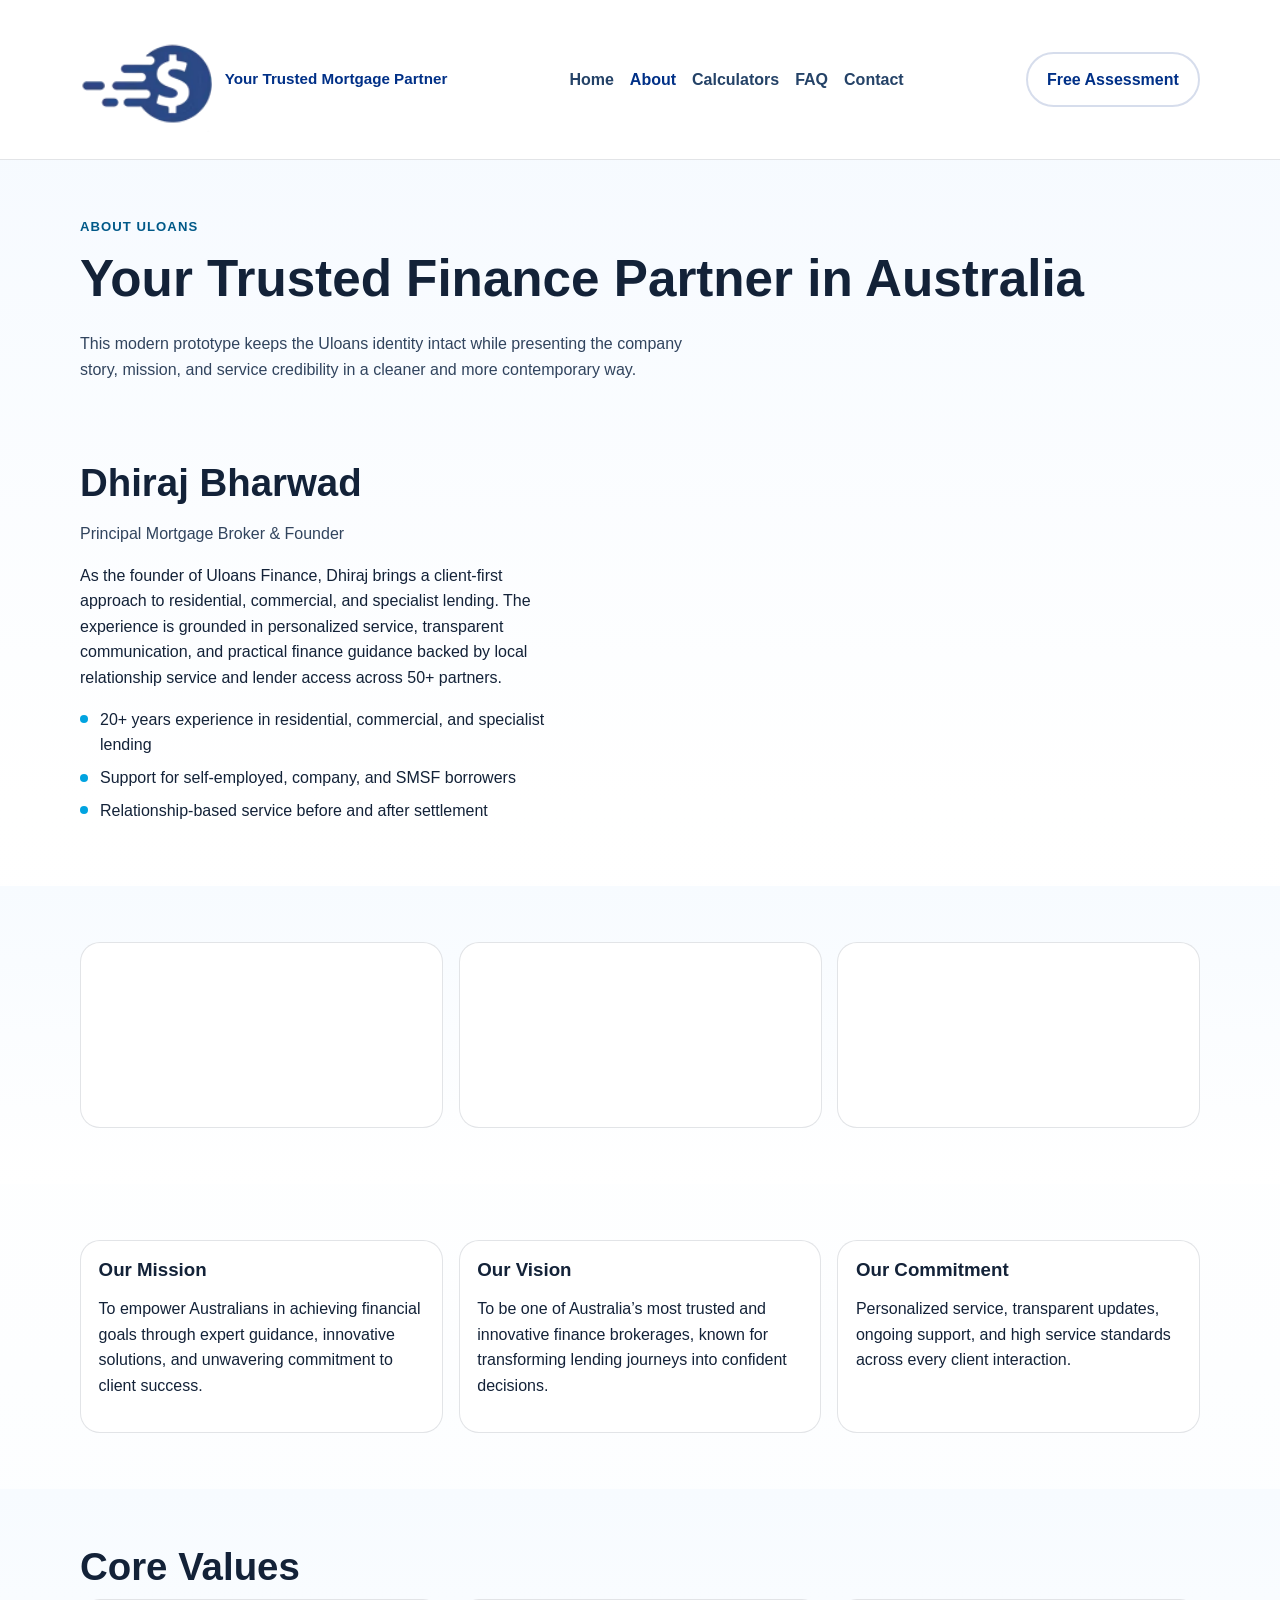
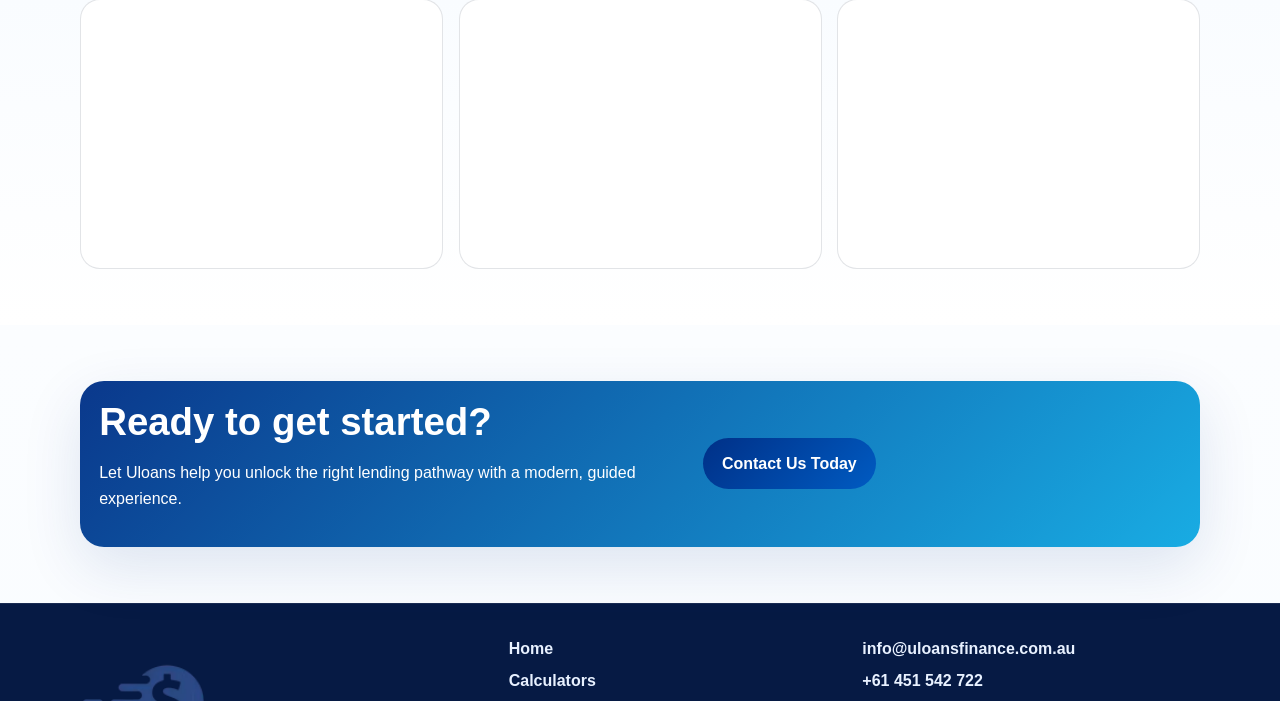
==== prototype/about.html @ 879a2fd7 "Add footer social links for Facebook and Instagram" ====
<!doctype html>
<html lang="en-AU">
<head>
  <meta charset="UTF-8">
  <meta name="viewport" content="width=device-width, initial-scale=1.0">
  <meta name="format-detection" content="telephone=yes">
  <title>About Uloans Finance | Trusted Mortgage Partner</title>
  <meta name="description" content="Learn about Uloans Finance, its mission, values, and commitment to helping Australians achieve smarter lending outcomes.">
  <meta name="keywords" content="about Uloans, mortgage broker, financial services, lending Australia">
  <meta name="robots" content="index, follow">
  <meta name="language" content="English">
  <meta name="revisit-after" content="7 days">
  <meta name="author" content="Uloans Finance">
  <meta name="theme-color" content="#003087">
  <meta property="og:title" content="About Uloans Finance | Trusted Mortgage Partner">
  <meta property="og:description" content="Learn about Uloans Finance, its mission, values, and commitment to helping Australians achieve smarter lending outcomes.">
  <meta property="og:url" content="about.html">
  <meta property="og:type" content="website">
  <meta property="og:image" content="assets/logo.webp">
  <link rel="icon" href="assets/favicon.svg" type="image/svg+xml">
  <link rel="manifest" href="site.webmanifest">
  <link rel="canonical" href="https://uloansfinance.com.au/about">
  <link rel="stylesheet" href="styles.css">

  <script type="application/ld+json">
  {
    "@context": "https://schema.org",
    "@type": "Organization",
    "name": "Uloans Finance",
    "url": "/",
    "email": "info@uloansfinance.com.au",
    "telephone": "+61-451-542-722",
    "founder": {
      "@type": "Person",
      "name": "Dhiraj Bharwad",
      "jobTitle": "Principal Mortgage Broker"
    },
    "address": {
      "@type": "PostalAddress",
      "addressLocality": "Pakenham",
      "addressRegion": "VIC",
      "addressCountry": "AU"
    },
    "areaServed": "Australia",
    "serviceType": [
      "Home Loans",
      "Refinance",
      "First Home Buyer Loans",
      "Commercial Loans",
      "Car Loans",
      "SMSF Loans",
      "Self-Employed Lending"
    ]
  }
  </script>
</head>
<body>
  <a class="skip-link" href="#main-content">Skip to main content</a>
  <header class="site-header">
    <div class="container nav-wrap">
      <a class="brand" href="index.html">
        <picture>
          <source srcset="assets/logo.webp" type="image/webp">
          <img class="brand-logo" src="assets/logo.png" alt="Uloans Finance logo" width="132" height="48" fetchpriority="high">
        </picture>
        <span class="brand-text">Your Trusted Mortgage Partner</span>
      </a>
      <nav aria-label="Primary">
        <ul>
          <li><a href="index.html">Home</a></li>
          <li><a href="about.html" aria-current="page">About</a></li>
          <li><a href="calculators.html">Calculators</a></li>
          <li><a href="faq.html">FAQ</a></li>
          <li><a href="contact.html">Contact</a></li>
        </ul>
      </nav>
      <a class="btn btn-ghost" href="https://app.middle.finance/ref/9f5745d5-ed53-4b26-9bb2-8b21437cd93b">Free Assessment</a>
    </div>
  </header>

  <main id="main-content">
    <section class="page-hero">
      <div class="container">
        <span class="page-kicker">About Uloans</span>
        <h1>Your Trusted Finance Partner in Australia</h1>
        <p class="page-intro">This modern prototype keeps the Uloans identity intact while presenting the company story, mission, and service credibility in a cleaner and more contemporary way.</p>
      </div>
    </section>

    <section class="section">
      <div class="container split-tight">
        <div>
          <h2>Dhiraj Bharwad</h2>
          <p class="lead">Principal Mortgage Broker & Founder</p>
          <p>As the founder of Uloans Finance, Dhiraj brings a client-first approach to residential, commercial, and specialist lending. The experience is grounded in personalized service, transparent communication, and practical finance guidance backed by local relationship service and lender access across 50+ partners.</p>
          <ul class="checklist">
            <li>20+ years experience in residential, commercial, and specialist lending</li>
            <li>Support for self-employed, company, and SMSF borrowers</li>
            <li>Relationship-based service before and after settlement</li>
          </ul>
        </div>
      </div>
    </section>

    <section class="section alt">
      <div class="container metric-grid">
        <article><strong>50+</strong><span>Trusted lender partners</span></article>
        <article><strong>24/7</strong><span>Strong support ethos across the process</span></article>
        <article><strong>100%</strong><span>Focus on personalized client service</span></article>
      </div>
    </section>

    <section class="section">
      <div class="container feature-grid">
        <article>
          <h3>Our Mission</h3>
          <p>To empower Australians in achieving financial goals through expert guidance, innovative solutions, and unwavering commitment to client success.</p>
        </article>
        <article>
          <h3>Our Vision</h3>
          <p>To be one of Australia’s most trusted and innovative finance brokerages, known for transforming lending journeys into confident decisions.</p>
        </article>
        <article>
          <h3>Our Commitment</h3>
          <p>Personalized service, transparent updates, ongoing support, and high service standards across every client interaction.</p>
        </article>
      </div>
    </section>

    <section class="section alt">
      <div class="container">
        <h2>Core Values</h2>
        <div class="service-grid">
          <article class="card"><h3>Trust & Integrity</h3><p>Building long-term relationships through ethical, transparent advice.</p></article>
          <article class="card"><h3>Client Focus</h3><p>Tailoring solutions around personal goals, borrowing needs, and lifestyle fit.</p></article>
          <article class="card"><h3>Excellence</h3><p>Delivering strong lending outcomes through preparation, clarity, and responsiveness.</p></article>
        </div>
      </div>
    </section>

    <section class="section">
      <div class="container band cta-panel">
        <div>
          <h2>Ready to get started?</h2>
          <p>Let Uloans help you unlock the right lending pathway with a modern, guided experience.</p>
        </div>
        <div>
          <a class="btn" href="contact.html">Contact Us Today</a>
        </div>
      </div>
    </section>
  </main>

  <footer class="site-footer">
    <div class="container footer-wrap">
      <div>
        <picture>
          <source srcset="assets/logo.webp" type="image/webp">
          <img class="brand-logo" src="assets/logo.png" alt="Uloans Finance logo" width="124" height="45" loading="lazy" decoding="async">
        </picture>
        <p>© 2026 ABN 63 686 014 175 | Credit Representative No. 568139 | Authorised under ACL No. 554010.</p>
      </div>
      <div class="footer-links">
        <a href="index.html">Home</a>
        <a href="calculators.html">Calculators</a>
        <a href="latest-updates.html">Latest Updates</a>
        <a href="faq.html">FAQ</a>
      </div>
      <div class="footer-contact">
        <a href="mailto:info@uloansfinance.com.au">info@uloansfinance.com.au</a>
        <a href="tel:+61451542722">+61 451 542 722</a>
        <span>Pakenham, Victoria, Australia</span>
<div class="footer-social" aria-label="Social links">
  <a href="https://www.facebook.com/share/1BhKm394Ta/?mibextid=wwXIfr" target="_blank" rel="noopener">Facebook</a>
  <a href="https://www.instagram.com/uloans_finance" target="_blank" rel="noopener">Instagram</a>
</div>
      </div>
    </div>
  </footer>

  <div class="mobile-cta" role="region" aria-label="Quick actions">
    <a href="https://app.middle.finance/ref/9f5745d5-ed53-4b26-9bb2-8b21437cd93b">Free Assessment</a>
    <a href="https://bookings.cloud.microsoft/book/AppointmentwithDhirajUloansFinance@uloansfinance.com.au/?ismsaljsauthenabled">Book appointment</a>
  </div>

  <script src="script.js" defer></script>
</body>
</html>
---- prototype/styles.css ----
:root{--navy:#003087;--sky:#00a3e0;--mist:#eff6ff;--ink:#132238;--slate:#31445e;--line:rgba(19, 34, 56, 0.12);--white:#ffffff;--panel:#f8fbff;--radius:20px;--radius-sm:14px;--shadow:0 20px 60px rgba(0, 48, 135, 0.12)}*{box-sizing:border-box}body,html{margin:0;padding:0}body{font-family:"Segoe UI","Helvetica Neue",Arial,sans-serif;color:var(--ink);background:linear-gradient(180deg,#f4f9ff 0,#fff 32%,#f9fcff 100%);line-height:1.6;text-rendering:optimizeLegibility}h1,h2,h3{margin:0 0 .6rem;line-height:1.15;font-family:"Segoe UI","Helvetica Neue",Arial,sans-serif;font-weight:700}h1{font-size:clamp(2rem,4vw,3.4rem)}h2{font-size:clamp(1.6rem,3vw,2.4rem)}a{color:inherit;text-decoration:none}.container{width:min(1120px,calc(100% - 2rem));margin:0 auto}img{max-width:100%;display:block}.skip-link{position:absolute;left:-9999px}.skip-link:focus{left:1rem;top:1rem;background:var(--white);border:2px solid var(--navy);padding:.5rem .75rem;z-index:1000}.site-header{position:sticky;top:0;z-index:100;backdrop-filter:blur(8px);background:rgba(255,255,255,.94);border-bottom:1px solid var(--line)}.nav-wrap,nav ul{display:flex;gap:1rem}.brand,.nav-wrap{align-items:center}.nav-wrap{justify-content:space-between;padding:.85rem 0}.brand{display:flex;gap:.8rem}.brand-logo{width:132px;height:auto}.brand-text{font-weight:700;font-size:.95rem}nav ul{padding:0;margin:0;list-style:none}nav a{font-weight:600;color:#244267}.brand-text,nav a[aria-current=page]{color:var(--navy)}.btn{display:inline-flex;align-items:center;justify-content:center;border:0;border-radius:999px;padding:.78rem 1.2rem;font-weight:700;background:linear-gradient(135deg,var(--navy),#005bc2);color:var(--white);cursor:pointer;transition:transform 180ms ease,box-shadow 180ms ease}.btn:focus-visible,.btn:hover{transform:translateY(-2px);box-shadow:0 10px 22px rgba(11,45,92,.24)}.btn-ghost{background:0 0;color:var(--navy);border:2px solid rgba(0,48,135,.16)}.hero{position:relative;overflow:clip;padding:4.5rem 0 3rem}.hero::before{content:"";position:absolute;inset:-20%auto auto -5%;width:420px;height:420px;border-radius:50%;background:radial-gradient(circle,rgba(0,163,224,.16)0,rgba(0,163,224,0) 70%);pointer-events:none}.hero-grid{display:grid;grid-template-columns:1.25fr .75fr;gap:2rem}.eyebrow{display:inline-block;padding:.3rem .65rem;border-radius:999px;background:rgba(0,163,224,.12);color:#004f82;font-weight:800;font-size:.85rem;margin-bottom:1rem;letter-spacing:.02em}.contact-list,.faq-copy,.hero-copy,.lead,.legal-mini,.page-intro,.post-meta,.repayment-sub,.section-copy{color:var(--slate)}.hero-copy{max-width:62ch}.hero-cta,.hero-points{display:flex;flex-wrap:wrap}.hero-cta{gap:.75rem;margin-top:1.25rem}.hero-points{list-style:none;margin:1.2rem 0 0;padding:0;gap:.8rem}.hero-points li{background:rgba(0,163,224,.08);border:1px solid rgba(0,163,224,.22);border-radius:999px;padding:.4rem .7rem;font-weight:600;font-size:.88rem}.hero-card{background:var(--white);border-radius:var(--radius);box-shadow:var(--shadow);padding:1.3rem;border:1px solid rgba(0,48,135,.08)}.page-hero .container,.stats{display:grid;gap:.8rem}.stats article{background:var(--panel);border-radius:12px;padding:.8rem}.stats strong{display:block;color:var(--navy);font-size:1.6rem}.hero-lead-panel,.hero-media{margin-top:1rem;border-radius:var(--radius);border:1px solid rgba(0,48,135,.08)}.hero-media{overflow:hidden;box-shadow:var(--shadow)}.hero-lead-panel{display:grid;gap:.9rem;padding:1rem 1.1rem;background:linear-gradient(135deg,rgba(0,48,135,.05),rgba(0,163,224,.1))}.hero-lead-panel strong{display:block;margin-bottom:.2rem;color:var(--navy)}.hero-lead-panel a,.hero-lead-panel span{color:var(--ink)}.hero-media img{width:100%;height:100%;object-fit:cover}.section{padding:3.5rem 0}.alt{background:linear-gradient(180deg,#f7fbff 0,#fff 100%)}.section-copy{margin:0 0 1.25rem}.contact-cards,.feature-grid,.metric-grid,.post-grid,.service-grid,.steps,.testimonial-grid{display:grid;gap:1rem;grid-template-columns:repeat(3,minmax(0,1fr))}.card,.feature-grid article,.post-card,.steps article{padding:1.1rem}.card,.contact-cards article,.feature-grid article,.post-card,.steps article{background:var(--white);border-radius:var(--radius);border:1px solid var(--line)}.info-card,.metric-grid article,.testimonial-grid article{padding:1.1rem}.faq-categories a,.info-card,.metric-grid article,.testimonial-grid article{background:var(--white);border-radius:var(--radius);border:1px solid var(--line)}.split,.split-tight{display:grid;grid-template-columns:1fr 1fr;gap:1.5rem;align-items:start}.split-tight{grid-template-columns:.85fr 1.15fr}.calc,.lead-form,.snapshot-form{background:var(--white);border-radius:var(--radius);padding:1.2rem;box-shadow:var(--shadow);display:grid;gap:.65rem}.calc,.card,.contact-cards article,.faq-list details,.hero-card,.lead-form,.metric-grid article,.post-card,.snapshot-form,.testimonial-grid article{content-visibility:auto;contain-intrinsic-size:1px 400px}label{font-weight:700;font-size:.94rem}input,select,textarea{width:100%;border-radius:12px;border:1px solid rgba(19,34,56,.18);padding:.68rem .72rem;font:inherit}textarea{min-height:140px;resize:vertical}a:focus,button:focus,input:focus,select:focus,textarea:focus{outline:3px solid rgba(0,163,224,.24);outline-offset:2px}.repayment,.result{margin:.5rem 0 0;font-weight:700;color:var(--navy)}.calc-results{padding:.85rem .95rem;border-radius:var(--radius-sm);background:var(--mist)}.repayment-sub{margin:.3rem 0 0;font-size:.95rem}.checklist{list-style:none;padding:0;margin:1rem 0 0}.checklist li{position:relative;padding-left:1.25rem;margin-bottom:.45rem}.checklist li::before{content:"";position:absolute;left:0;top:.54rem;width:8px;height:8px;border-radius:50%;background:var(--sky)}.steps span{display:inline-grid;place-items:center;width:34px;height:34px;border-radius:50%;background:#dff4ff;color:#006d9a;font-weight:800;margin-bottom:.55rem}.page-hero{padding:3.5rem 0 1.4rem}.page-kicker{color:#005988;font-size:.82rem;font-weight:800;letter-spacing:.08em;text-transform:uppercase}.page-intro{max-width:68ch;margin:0}.band{background:linear-gradient(135deg,rgba(0,48,135,.96),rgba(0,163,224,.9));color:var(--white);border-radius:calc(var(--radius) + 4px);padding:1.2rem;box-shadow:var(--shadow)}.band h2,.band h3,.band p{color:inherit}.metric-grid article strong{display:block;font-size:1.8rem;color:var(--navy)}.about-highlight-card{min-height:100%}.faq-list{display:grid;gap:.9rem}.faq-list details{background:var(--white);border:1px solid var(--line);border-radius:var(--radius-sm);padding:1rem 1.05rem}.faq-list summary{cursor:pointer;font-weight:700;color:var(--navy)}.faq-copy{margin:.75rem 0 0}.faq-categories{display:flex;flex-wrap:wrap;gap:.7rem}.faq-categories a{padding:.7rem .95rem;font-weight:700}.post-card{display:grid;gap:.6rem}.post-meta{font-size:.85rem;font-weight:700}.contact-grid,.cta-panel{display:grid;grid-template-columns:1.1fr .9fr;gap:1.2rem}.contact-cards article{padding:1rem}.testimonial-grid blockquote{margin:0;font-size:1rem}.testimonial-grid footer{margin-top:.8rem;color:var(--slate);font-size:.92rem}.cta-panel{align-items:center}.site-footer{padding:2rem 0 5rem;background:#061a44;color:#d5e3fb;border-top:1px solid rgba(255,255,255,.08)}.footer-wrap{display:grid;grid-template-columns:1.1fr .9fr .9fr;gap:1rem;align-items:start}.site-footer .brand-logo{width:124px;margin-bottom:.85rem}.footer-wrap>div:first-child{max-width:34rem}.footer-contact,.footer-links{display:grid;gap:.4rem;align-content:start}.footer-contact a,.footer-links a{color:#e8f1ff;font-weight:600;transition:color 180ms ease,opacity 180ms ease}.footer-contact a:focus-visible,.footer-contact a:hover,.footer-links a:focus-visible,.footer-links a:hover{color:#7fd8ff}.footer-contact span{color:#c1d4f1}.footer-wrap p{margin:.42rem 0;font-size:.9rem;color:#c1d4f1}.mobile-cta{position:fixed;bottom:0;left:0;right:0;display:none;grid-template-columns:1fr 1fr;z-index:90}.mobile-cta a{text-align:center;padding:.85rem .5rem;font-weight:800;color:#fff}.mobile-cta a:first-child{background:var(--navy)}.mobile-cta a:last-child{background:#006d9a}.contact-list p{margin:.35rem 0}.reveal{opacity:0;transform:translateY(10px);transition:opacity 480ms ease,transform 480ms ease}.reveal.is-visible{opacity:1;transform:translateY(0)}@media (max-width:980px){nav{display:none}.contact-cards,.contact-grid,.cta-panel,.feature-grid,.footer-wrap,.hero-grid,.metric-grid,.post-grid,.service-grid,.split,.split-tight,.steps,.testimonial-grid{grid-template-columns:1fr}.brand-logo{width:128px}.mobile-cta{display:grid}}@media (max-width:640px){.hero{padding-top:3.2rem}.btn,.btn-ghost{width:100%}.hero-cta{flex-direction:column}}
.campaign-modal{position:fixed;inset:0;display:none;align-items:center;justify-content:center;background:rgba(6,26,68,.62);z-index:120;padding:1rem}
.campaign-modal.is-open{display:flex}
.campaign-modal__dialog{width:min(620px,100%);background:var(--white);border:1px solid var(--line);border-radius:var(--radius);box-shadow:var(--shadow);padding:1.35rem}
.campaign-modal__header{display:flex;align-items:flex-start;justify-content:space-between;gap:.8rem}
.campaign-modal__title{margin:0;color:var(--navy)}
.campaign-modal__close{width:36px;height:36px;border-radius:999px;border:1px solid rgba(0,48,135,.2);background:#fff;color:var(--navy);font-size:1.2rem;line-height:1;cursor:pointer}
.campaign-modal__lead{margin:.45rem 0;color:var(--slate)}
.campaign-modal__highlight{margin:.3rem 0 .7rem;font-size:1.35rem;color:var(--navy)}
.campaign-modal__list{margin:.6rem 0 1rem;padding-left:1rem;color:var(--ink)}
.campaign-modal__list li{margin:.3rem 0}
.campaign-modal__actions{display:flex;flex-wrap:wrap;gap:.65rem}
.campaign-modal__actions .btn{flex:1 1 220px}
.footer-social{display:flex;flex-wrap:wrap;gap:.55rem;margin-top:.4rem}
.footer-social a{display:inline-flex;align-items:center;border:1px solid rgba(255,255,255,.25);border-radius:999px;padding:.35rem .7rem;font-size:.82rem;font-weight:700;color:#e8f1ff;transition:color 180ms ease,border-color 180ms ease,background-color 180ms ease}
.footer-social a:hover,.footer-social a:focus-visible{color:#7fd8ff;border-color:#7fd8ff;background:rgba(127,216,255,.08)}
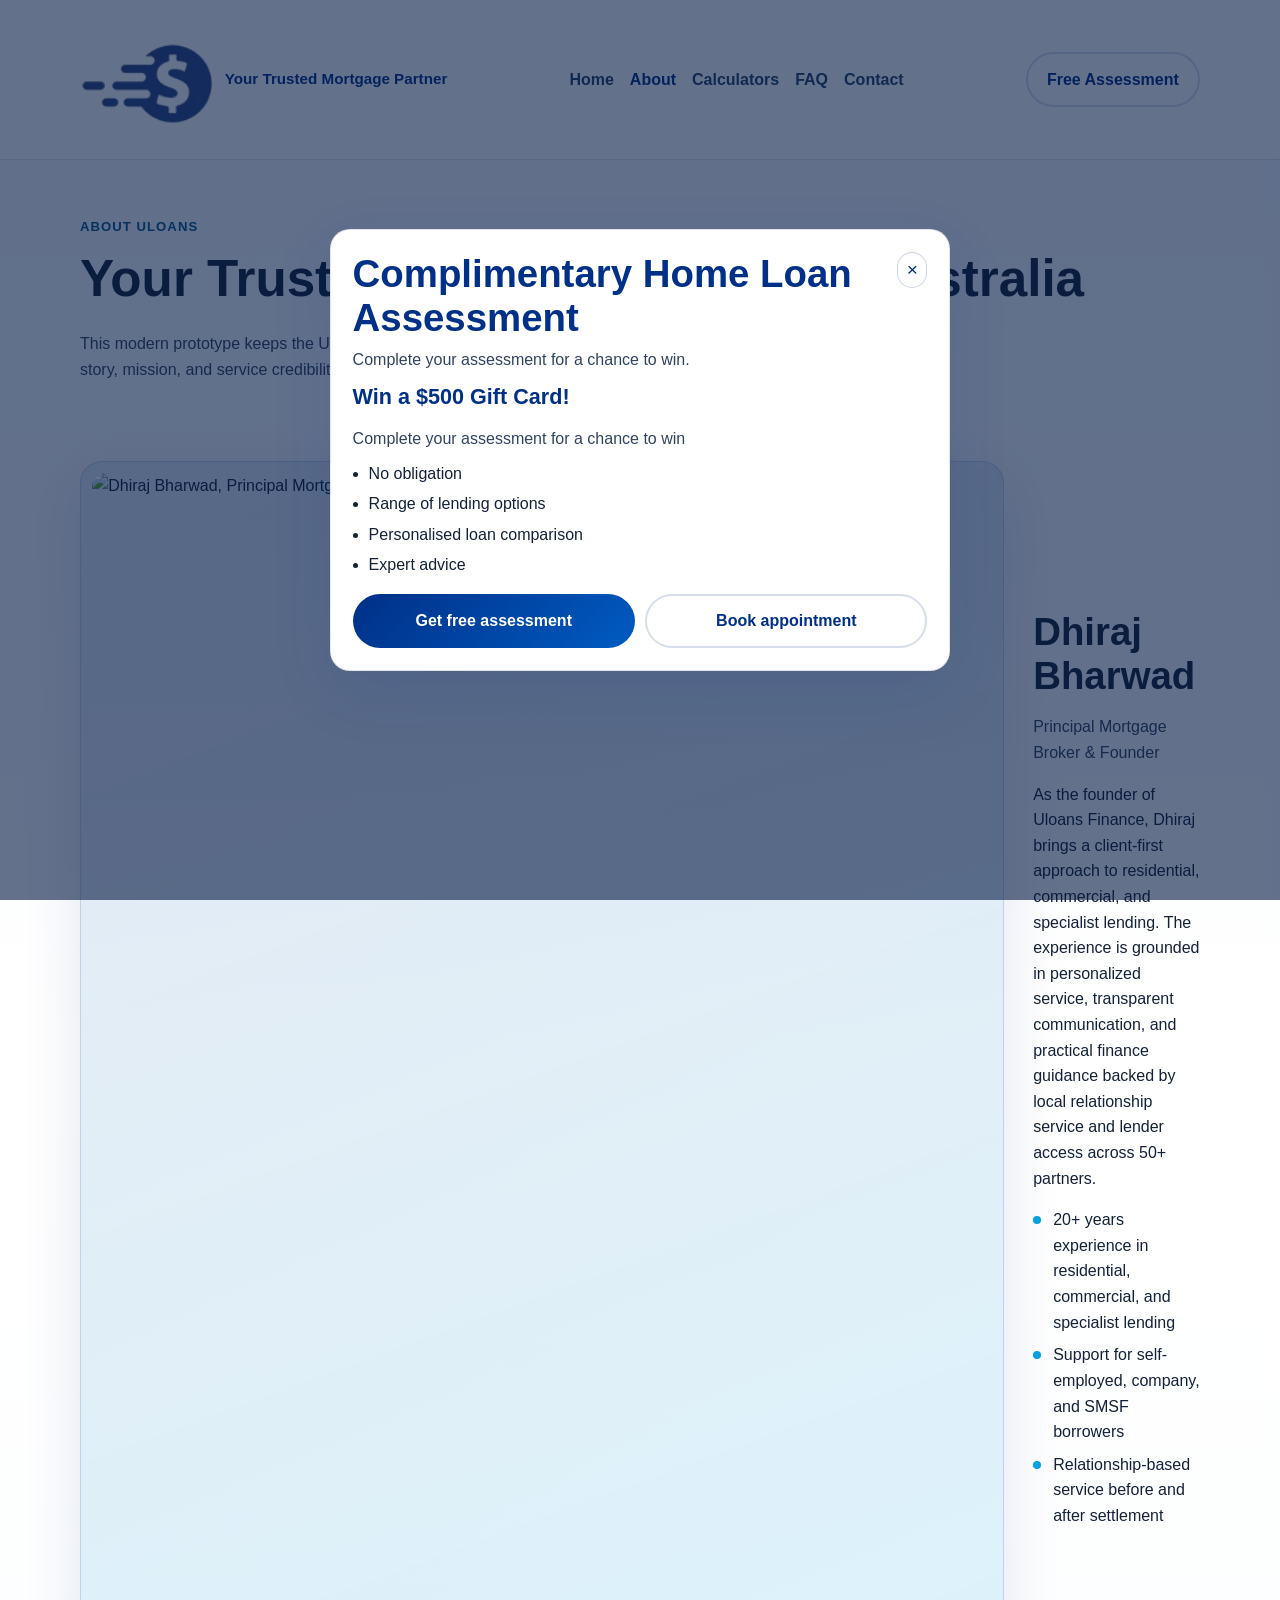
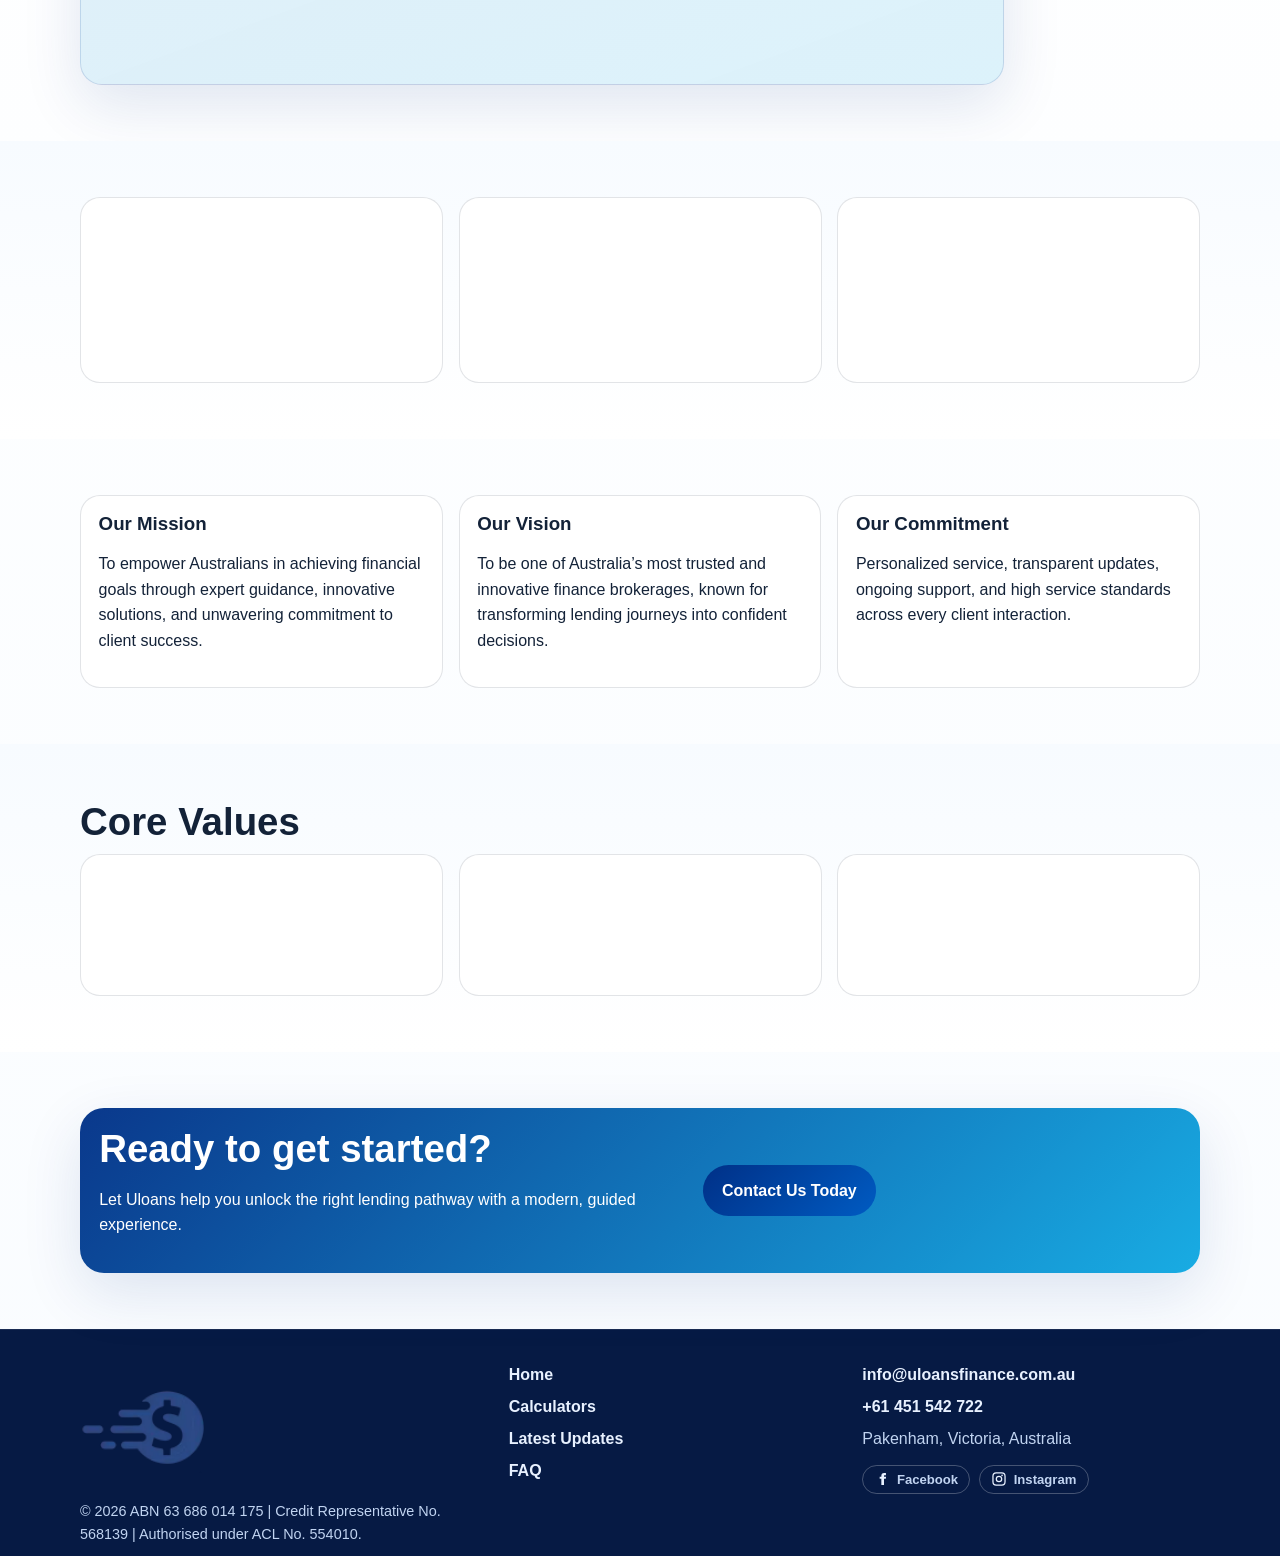
==== commit dd90a8bf: "Add founder photo to About page with responsive styling" ====
--- a/prototype/about.html
+++ b/prototype/about.html
@@ -88,8 +88,11 @@
     </section>
 
     <section class="section">
-      <div class="container split-tight">
-        <div>
+      <div class="container split-tight founder-profile">
+        <figure class="founder-photo-card">
+          <img src="https://ik.imagekit.io/wmi2pqfgj/ULONAS/WhatsApp%20Image%202025-04-26%20at%2010.11.41%20AM.jpeg" alt="Dhiraj Bharwad, Principal Mortgage Broker and Founder of Uloans Finance" width="900" height="1200" loading="lazy" decoding="async">
+        </figure>
+        <div class="founder-copy">
           <h2>Dhiraj Bharwad</h2>
           <p class="lead">Principal Mortgage Broker & Founder</p>
           <p>As the founder of Uloans Finance, Dhiraj brings a client-first approach to residential, commercial, and specialist lending. The experience is grounded in personalized service, transparent communication, and practical finance guidance backed by local relationship service and lender access across 50+ partners.</p>
@@ -171,8 +174,18 @@
         <a href="tel:+61451542722">+61 451 542 722</a>
         <span>Pakenham, Victoria, Australia</span>
 <div class="footer-social" aria-label="Social links">
-  <a href="https://www.facebook.com/share/1BhKm394Ta/?mibextid=wwXIfr" target="_blank" rel="noopener">Facebook</a>
-  <a href="https://www.instagram.com/uloans_finance" target="_blank" rel="noopener">Instagram</a>
+  <a href="https://www.facebook.com/share/1BhKm394Ta/?mibextid=wwXIfr" target="_blank" rel="noopener" aria-label="Facebook profile">
+    <svg viewBox="0 0 24 24" aria-hidden="true" focusable="false">
+      <path d="M13.5 8.5V7.1c0-.7.5-.9 1-.9h1.9V3h-2.6c-3 0-4.3 1.8-4.3 4.6v.9H7v3.3h2.5V21h4V11.8h2.7l.4-3.3h-3.1z" />
+    </svg>
+    <span class="social-label">Facebook</span>
+  </a>
+  <a href="https://www.instagram.com/uloans_finance" target="_blank" rel="noopener" aria-label="Instagram profile">
+    <svg viewBox="0 0 24 24" aria-hidden="true" focusable="false">
+      <path d="M7.8 2h8.4A5.8 5.8 0 0 1 22 7.8v8.4a5.8 5.8 0 0 1-5.8 5.8H7.8A5.8 5.8 0 0 1 2 16.2V7.8A5.8 5.8 0 0 1 7.8 2zm0 1.9A3.9 3.9 0 0 0 3.9 7.8v8.4a3.9 3.9 0 0 0 3.9 3.9h8.4a3.9 3.9 0 0 0 3.9-3.9V7.8a3.9 3.9 0 0 0-3.9-3.9H7.8zm8.8 1.5a1.2 1.2 0 1 1 0 2.4 1.2 1.2 0 0 1 0-2.4zM12 7a5 5 0 1 1 0 10 5 5 0 0 1 0-10zm0 1.9a3.1 3.1 0 1 0 0 6.2 3.1 3.1 0 0 0 0-6.2z" />
+    </svg>
+    <span class="social-label">Instagram</span>
+  </a>
 </div>
       </div>
     </div>
--- a/prototype/styles.css
+++ b/prototype/styles.css
@@ -12,5 +12,21 @@
 .campaign-modal__actions{display:flex;flex-wrap:wrap;gap:.65rem}
 .campaign-modal__actions .btn{flex:1 1 220px}
 .footer-social{display:flex;flex-wrap:wrap;gap:.55rem;margin-top:.4rem}
-.footer-social a{display:inline-flex;align-items:center;border:1px solid rgba(255,255,255,.25);border-radius:999px;padding:.35rem .7rem;font-size:.82rem;font-weight:700;color:#e8f1ff;transition:color 180ms ease,border-color 180ms ease,background-color 180ms ease}
-.footer-social a:hover,.footer-social a:focus-visible{color:#7fd8ff;border-color:#7fd8ff;background:rgba(127,216,255,.08)}+.footer-social a{display:inline-flex;align-items:center;gap:.4rem;border:1px solid rgba(255,255,255,.25);border-radius:999px;padding:.35rem .7rem;font-size:.82rem;font-weight:700;color:#e8f1ff;transition:color 180ms ease,border-color 180ms ease,background-color 180ms ease}
+.footer-social a svg{width:16px;height:16px;display:block;fill:currentColor;flex:none}
+.footer-social .social-label{line-height:1}
+.footer-social a:hover,.footer-social a:focus-visible{color:#7fd8ff;border-color:#7fd8ff;background:rgba(127,216,255,.08)}
+
+.founder-profile{align-items:center;gap:1.8rem}
+.founder-photo-card{margin:0;background:linear-gradient(160deg,rgba(0,48,135,.1),rgba(0,163,224,.13));border:1px solid rgba(0,48,135,.14);border-radius:calc(var(--radius) + 2px);padding:.7rem;box-shadow:var(--shadow)}
+.founder-photo-card img{width:100%;aspect-ratio:3/4;object-fit:cover;border-radius:calc(var(--radius) - 6px)}
+.founder-copy{max-width:66ch}
+
+@media (max-width:980px){
+	.founder-profile{gap:1.2rem}
+	.founder-photo-card{max-width:460px}
+}
+
+@media (max-width:640px){
+	.founder-photo-card{max-width:100%;padding:.55rem}
+}
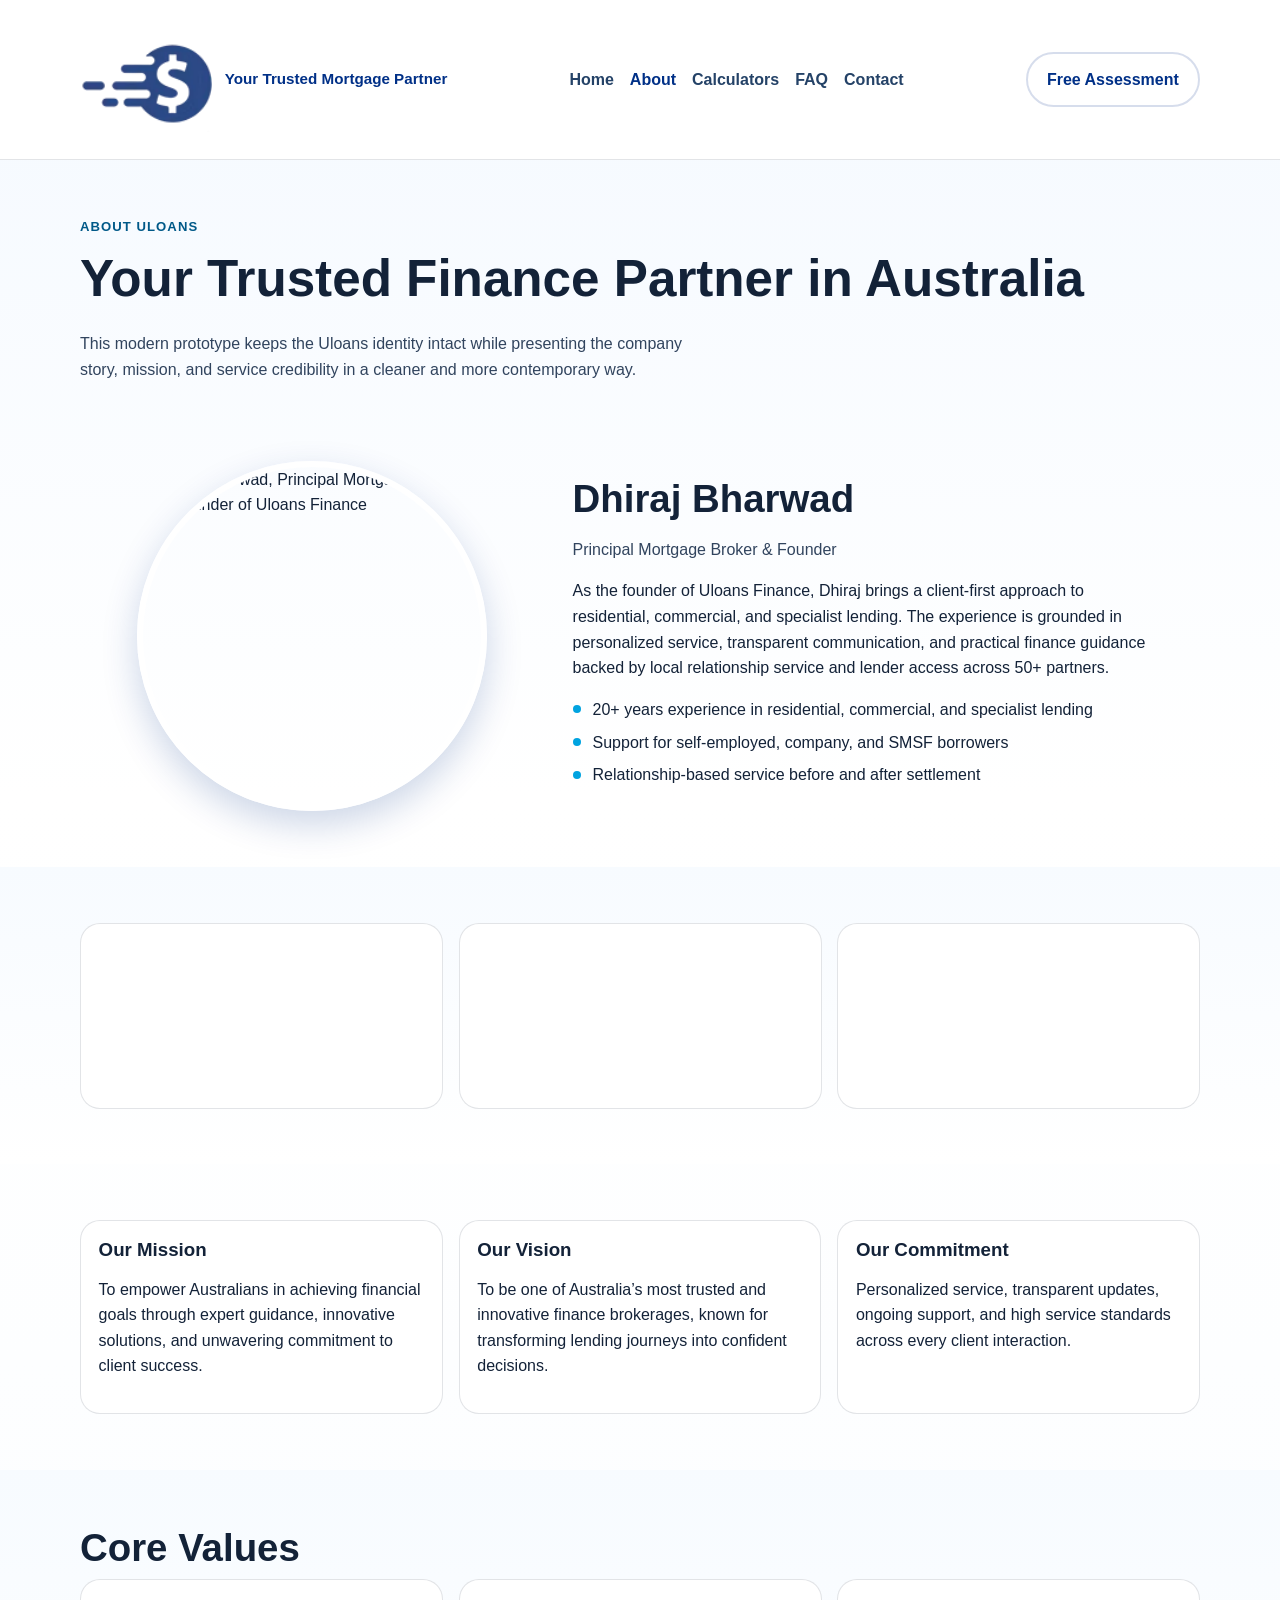
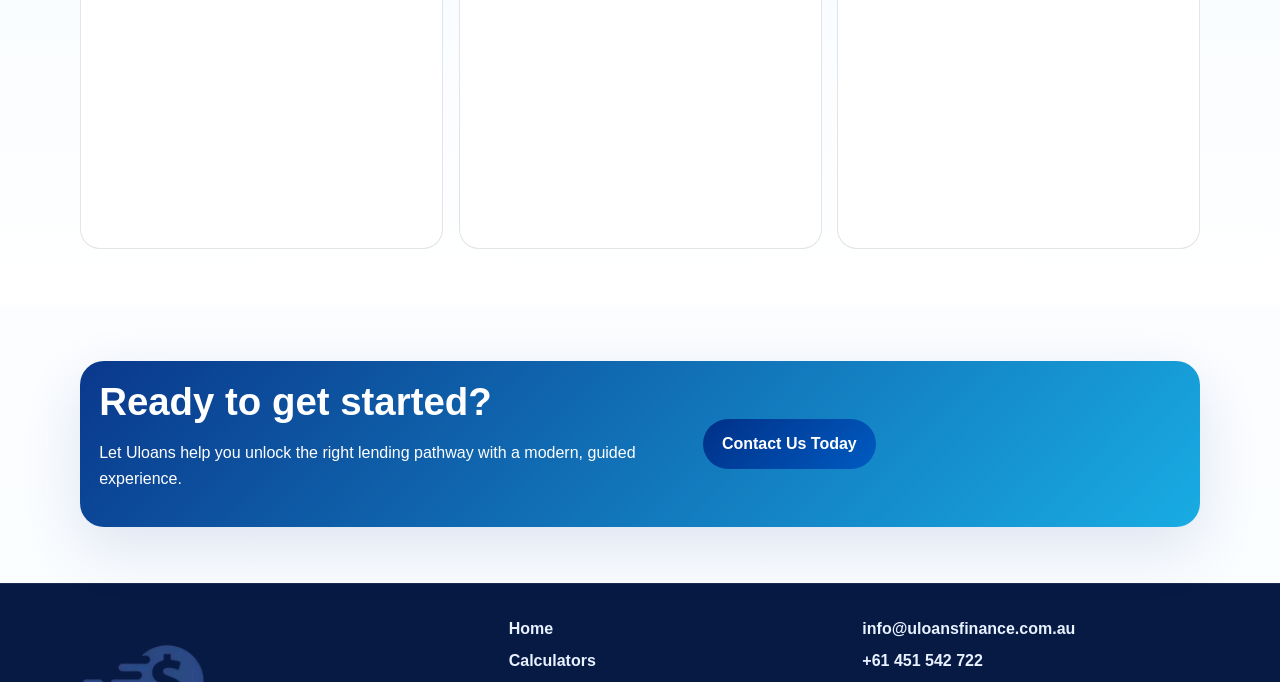
==== commit 86033d42: "Update About profile photo fit" ====
--- a/prototype/about.html
+++ b/prototype/about.html
@@ -90,7 +90,7 @@
     <section class="section">
       <div class="container split-tight founder-profile">
         <figure class="founder-photo-card">
-          <img src="https://ik.imagekit.io/wmi2pqfgj/ULONAS/WhatsApp%20Image%202025-04-26%20at%2010.11.41%20AM.jpeg" alt="Dhiraj Bharwad, Principal Mortgage Broker and Founder of Uloans Finance" width="900" height="1200" loading="lazy" decoding="async">
+          <img src="https://ik.imagekit.io/wmi2pqfgj/ULONAS/WhatsApp%20Image%202025-04-26%20at%2010.11.41%20AM.jpeg" alt="Dhiraj Bharwad, Principal Mortgage Broker and Founder of Uloans Finance" width="350" height="350" loading="lazy" decoding="async">
         </figure>
         <div class="founder-copy">
           <h2>Dhiraj Bharwad</h2>
--- a/prototype/styles.css
+++ b/prototype/styles.css
@@ -18,8 +18,8 @@
 .footer-social a:hover,.footer-social a:focus-visible{color:#7fd8ff;border-color:#7fd8ff;background:rgba(127,216,255,.08)}
 
 .founder-profile{align-items:center;gap:1.8rem}
-.founder-photo-card{margin:0;background:linear-gradient(160deg,rgba(0,48,135,.1),rgba(0,163,224,.13));border:1px solid rgba(0,48,135,.14);border-radius:calc(var(--radius) + 2px);padding:.7rem;box-shadow:var(--shadow)}
-.founder-photo-card img{width:100%;aspect-ratio:3/4;object-fit:cover;border-radius:calc(var(--radius) - 6px)}
+.founder-photo-card{margin:0;display:flex;align-items:center;justify-content:center}
+.founder-photo-card img{width:350px;height:350px;max-width:100%;aspect-ratio:1/1;object-fit:cover;object-position:center 22%;border-radius:50%;border:6px solid #fff;box-shadow:0 14px 36px rgba(0,48,135,.2);margin:0 auto}
 .founder-copy{max-width:66ch}
 
 @media (max-width:980px){
@@ -28,5 +28,6 @@
 }
 
 @media (max-width:640px){
-	.founder-photo-card{max-width:100%;padding:.55rem}
+	.founder-photo-card{max-width:100%}
+	.founder-photo-card img{width:min(78vw,320px);height:min(78vw,320px)}
 }
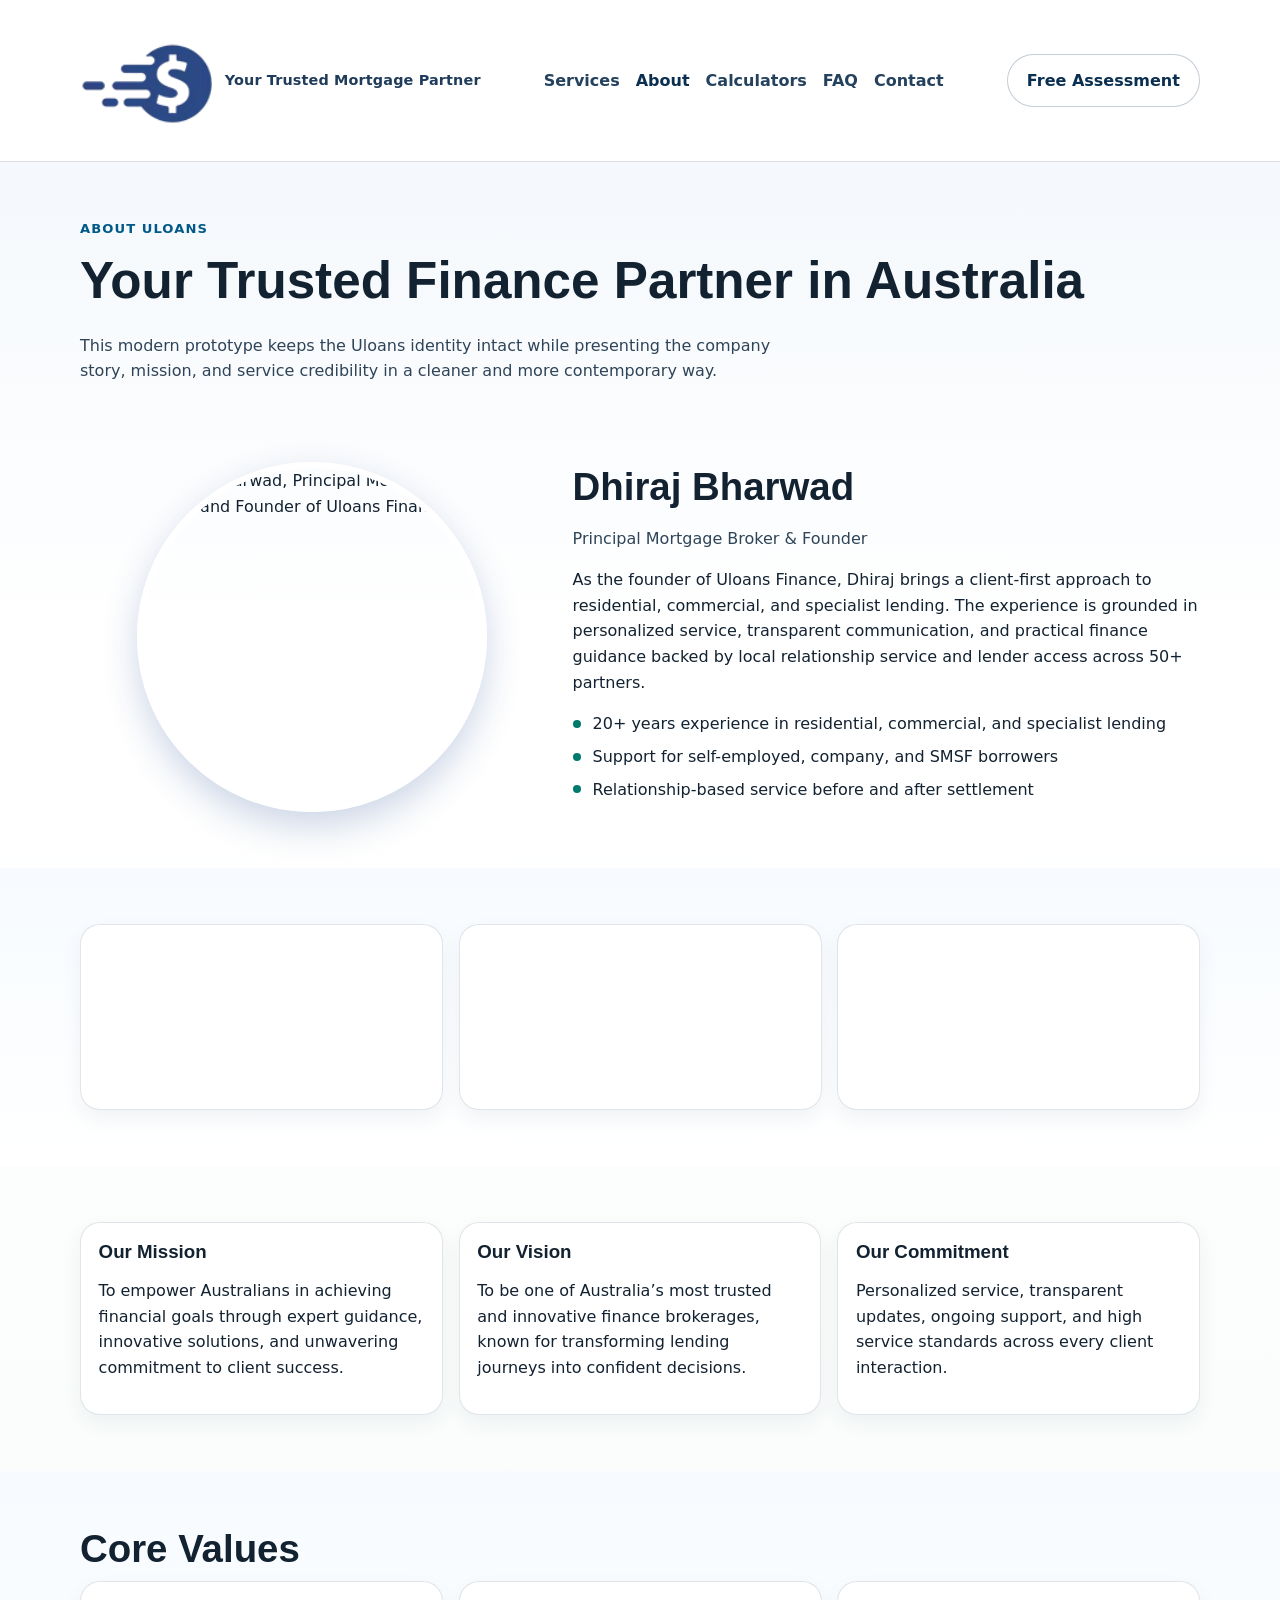
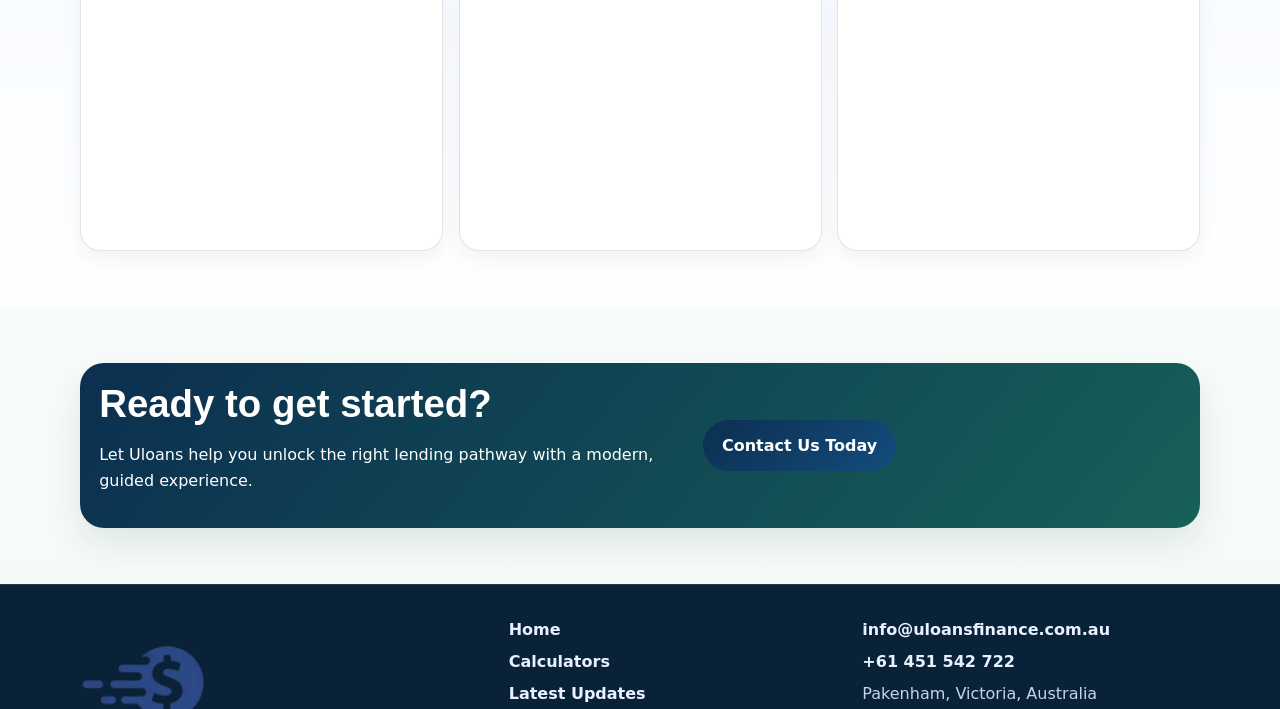
==== commit 9484ce8a: "Fix header navigation links to clean routes" ====
--- a/prototype/about.html
+++ b/prototype/about.html
@@ -67,11 +67,11 @@
       </a>
       <nav aria-label="Primary">
         <ul>
-          <li><a href="index.html">Home</a></li>
-          <li><a href="about.html" aria-current="page">About</a></li>
-          <li><a href="calculators.html">Calculators</a></li>
-          <li><a href="faq.html">FAQ</a></li>
-          <li><a href="contact.html">Contact</a></li>
+          <li><a href="/#services">Services</a></li>
+          <li><a href="/about" aria-current="page">About</a></li>
+          <li><a href="/calculators">Calculators</a></li>
+          <li><a href="/faq">FAQ</a></li>
+          <li><a href="/contact">Contact</a></li>
         </ul>
       </nav>
       <a class="btn btn-ghost" href="https://app.middle.finance/ref/9f5745d5-ed53-4b26-9bb2-8b21437cd93b">Free Assessment</a>
--- a/prototype/styles.css
+++ b/prototype/styles.css
@@ -30,4 +30,87 @@
 @media (max-width:640px){
 	.founder-photo-card{max-width:100%}
 	.founder-photo-card img{width:min(78vw,320px);height:min(78vw,320px)}
+}
+
+/* Brand refresh: cleaner financial-services aesthetic with calmer contrast and clearer hierarchy */
+:root{
+	--navy:#0b2f50;
+	--sky:#007a6d;
+	--mist:#eff7f4;
+	--ink:#132231;
+	--slate:#2f4458;
+	--line:rgba(19,34,49,.14);
+	--panel:#f5fbf8;
+	--shadow:0 16px 36px rgba(11,47,80,.1);
+}
+
+body{
+	font-family:system-ui,-apple-system,"Segoe UI",Roboto,"Helvetica Neue",Arial,sans-serif;
+	background:linear-gradient(180deg,#f1f6fb 0,#ffffff 26%,#f4faf7 100%);
+}
+
+.site-header{
+	background:rgba(255,255,255,.98);
+	border-bottom:1px solid var(--line);
+	backdrop-filter:none;
+}
+
+.nav-wrap{padding:.9rem 0}
+.brand-text{font-size:.9rem;letter-spacing:.01em;color:#1f3c5a}
+nav a{color:#24415d}
+nav a:hover,nav a:focus-visible{color:var(--sky)}
+
+.btn{
+	background:linear-gradient(135deg,var(--navy),#144c7d);
+}
+
+.btn-ghost{
+	color:var(--navy);
+	border:1.5px solid rgba(11,47,80,.24);
+	background:#fff;
+}
+
+.hero::before{
+	width:540px;
+	height:540px;
+	background:radial-gradient(circle,rgba(0,122,109,.11) 0,rgba(0,122,109,0) 72%);
+}
+
+.eyebrow{
+	background:rgba(0,122,109,.12);
+	color:#00554b;
+}
+
+.hero-card,.calc,.lead-form,.snapshot-form,.card,.feature-grid article,.info-card,.metric-grid article,.testimonial-grid article,.post-card,.steps article,.contact-cards article{
+	border:1px solid rgba(11,47,80,.12);
+	box-shadow:0 8px 20px rgba(11,47,80,.06);
+}
+
+.band{
+	background:linear-gradient(130deg,#0b2f50,#176058);
+}
+
+.site-footer{
+	background:#0a2238;
+	color:#d9e8f9;
+	border-top:1px solid rgba(255,255,255,.1);
+}
+
+.footer-contact a:hover,.footer-contact a:focus-visible,.footer-links a:hover,.footer-links a:focus-visible{
+	color:#8de4cd;
+}
+
+.footer-social a:hover,.footer-social a:focus-visible{
+	color:#8de4cd;
+	border-color:#8de4cd;
+	background:rgba(141,228,205,.08);
+}
+
+.mobile-cta a:first-child{background:#0b2f50}
+.mobile-cta a:last-child{background:#176058}
+
+@media (max-width:980px){
+	nav{display:block;overflow-x:auto;max-width:100%}
+	nav ul{width:max-content;padding-bottom:.15rem}
+	.nav-wrap{align-items:flex-start;gap:.75rem;flex-wrap:wrap}
 }
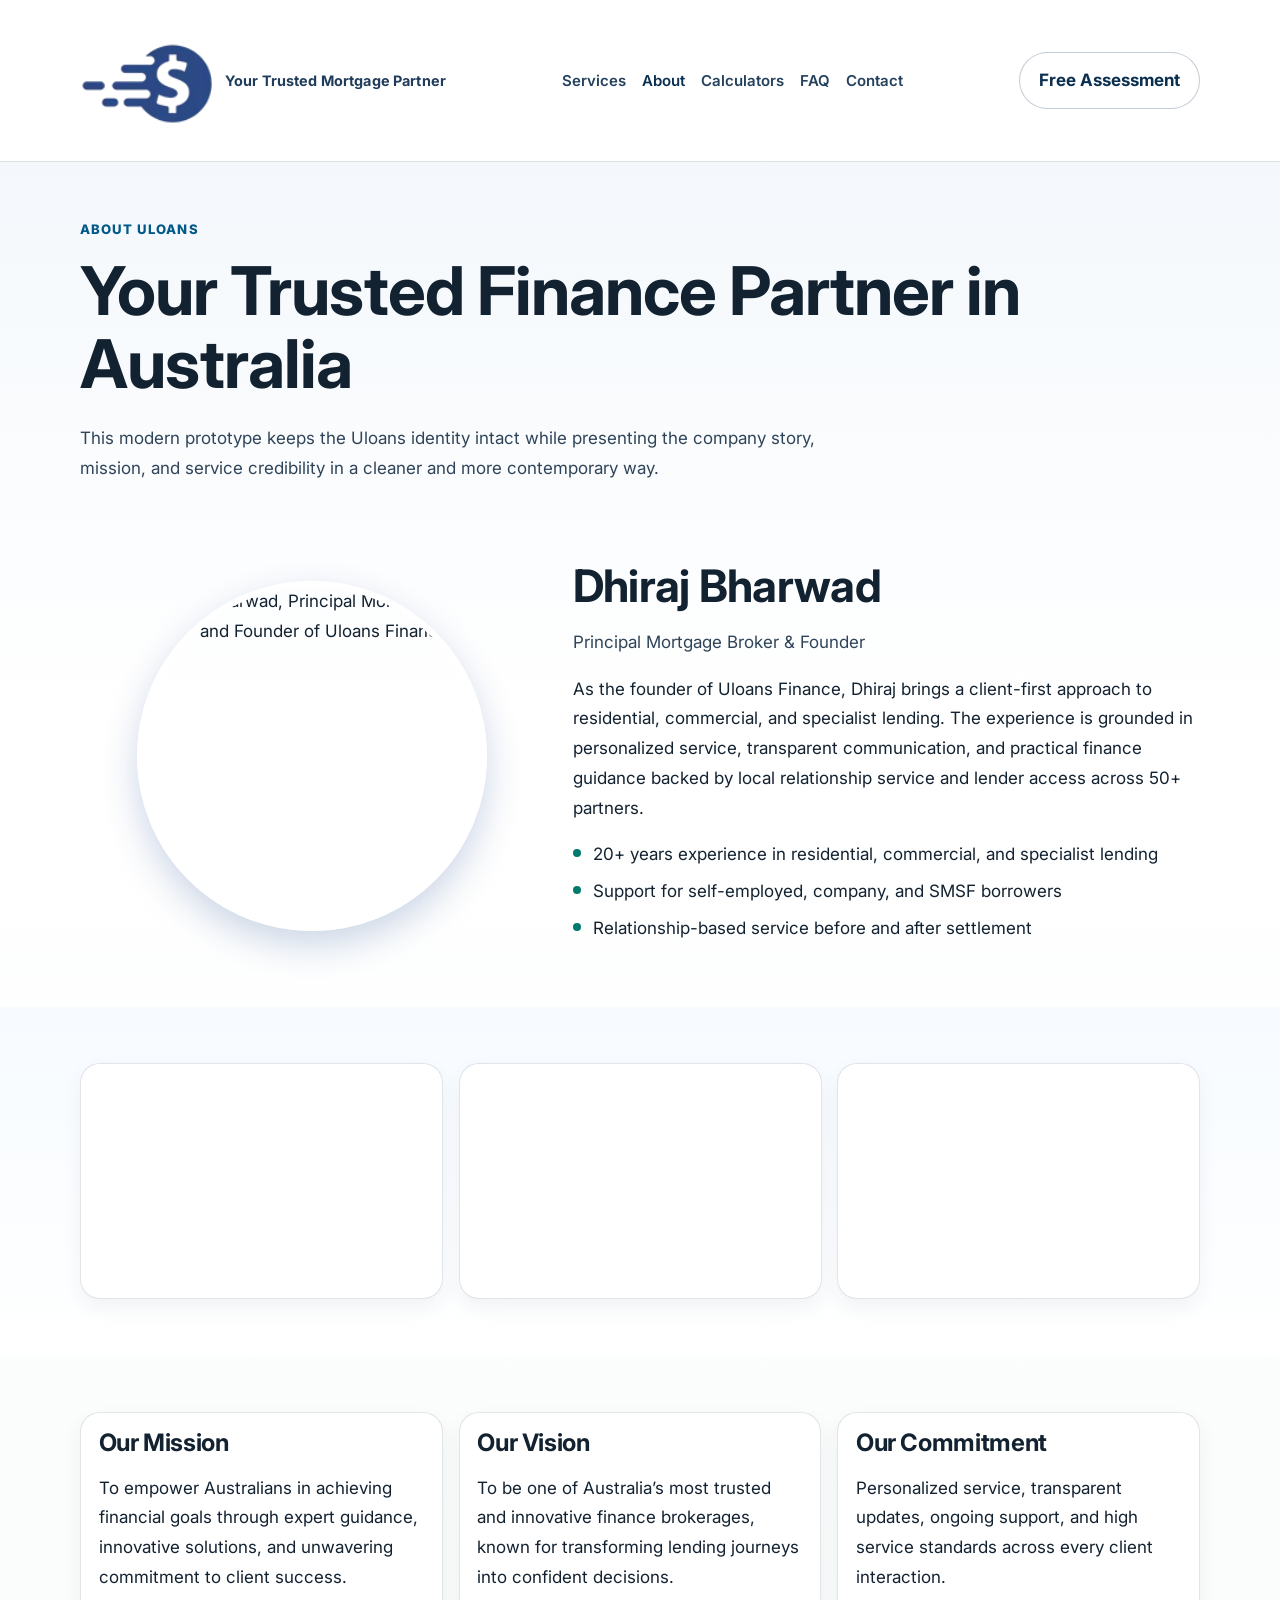
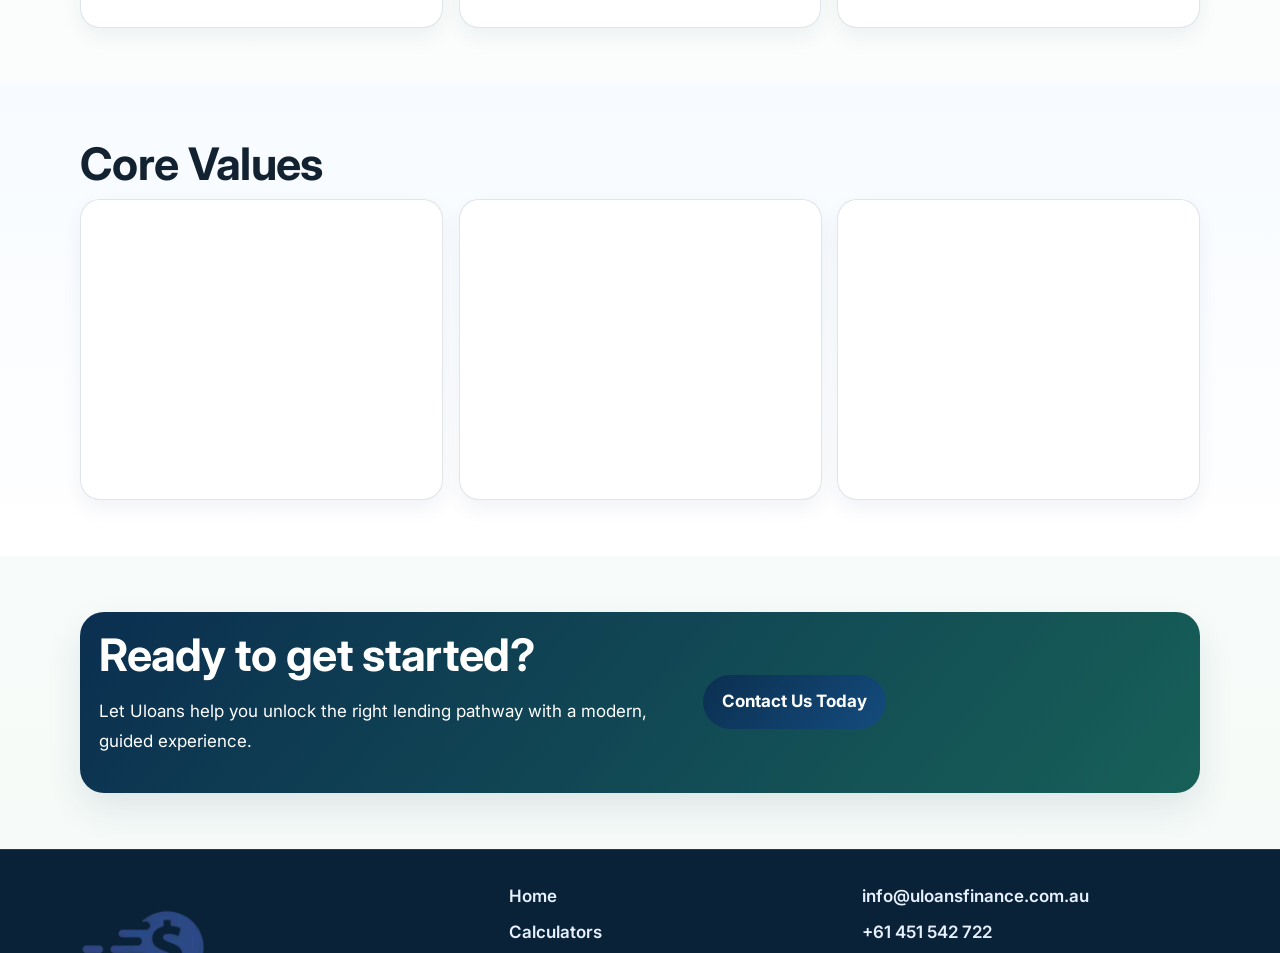
==== commit f0914b17: "Update typography: Inter font, larger headings matching AustralianSuper style" ====
--- a/prototype/about.html
+++ b/prototype/about.html
@@ -20,6 +20,8 @@
   <link rel="icon" href="assets/favicon.svg" type="image/svg+xml">
   <link rel="manifest" href="site.webmanifest">
   <link rel="canonical" href="https://uloansfinance.com.au/about">
+  <link rel="preconnect" href="https://fonts.googleapis.com">
+  <link rel="preconnect" href="https://fonts.gstatic.com" crossorigin>
   <link rel="stylesheet" href="styles.css">
 
   <script type="application/ld+json">
--- a/prototype/styles.css
+++ b/prototype/styles.css
@@ -1,4 +1,5 @@
-:root{--navy:#003087;--sky:#00a3e0;--mist:#eff6ff;--ink:#132238;--slate:#31445e;--line:rgba(19, 34, 56, 0.12);--white:#ffffff;--panel:#f8fbff;--radius:20px;--radius-sm:14px;--shadow:0 20px 60px rgba(0, 48, 135, 0.12)}*{box-sizing:border-box}body,html{margin:0;padding:0}body{font-family:"Segoe UI","Helvetica Neue",Arial,sans-serif;color:var(--ink);background:linear-gradient(180deg,#f4f9ff 0,#fff 32%,#f9fcff 100%);line-height:1.6;text-rendering:optimizeLegibility}h1,h2,h3{margin:0 0 .6rem;line-height:1.15;font-family:"Segoe UI","Helvetica Neue",Arial,sans-serif;font-weight:700}h1{font-size:clamp(2rem,4vw,3.4rem)}h2{font-size:clamp(1.6rem,3vw,2.4rem)}a{color:inherit;text-decoration:none}.container{width:min(1120px,calc(100% - 2rem));margin:0 auto}img{max-width:100%;display:block}.skip-link{position:absolute;left:-9999px}.skip-link:focus{left:1rem;top:1rem;background:var(--white);border:2px solid var(--navy);padding:.5rem .75rem;z-index:1000}.site-header{position:sticky;top:0;z-index:100;backdrop-filter:blur(8px);background:rgba(255,255,255,.94);border-bottom:1px solid var(--line)}.nav-wrap,nav ul{display:flex;gap:1rem}.brand,.nav-wrap{align-items:center}.nav-wrap{justify-content:space-between;padding:.85rem 0}.brand{display:flex;gap:.8rem}.brand-logo{width:132px;height:auto}.brand-text{font-weight:700;font-size:.95rem}nav ul{padding:0;margin:0;list-style:none}nav a{font-weight:600;color:#244267}.brand-text,nav a[aria-current=page]{color:var(--navy)}.btn{display:inline-flex;align-items:center;justify-content:center;border:0;border-radius:999px;padding:.78rem 1.2rem;font-weight:700;background:linear-gradient(135deg,var(--navy),#005bc2);color:var(--white);cursor:pointer;transition:transform 180ms ease,box-shadow 180ms ease}.btn:focus-visible,.btn:hover{transform:translateY(-2px);box-shadow:0 10px 22px rgba(11,45,92,.24)}.btn-ghost{background:0 0;color:var(--navy);border:2px solid rgba(0,48,135,.16)}.hero{position:relative;overflow:clip;padding:4.5rem 0 3rem}.hero::before{content:"";position:absolute;inset:-20%auto auto -5%;width:420px;height:420px;border-radius:50%;background:radial-gradient(circle,rgba(0,163,224,.16)0,rgba(0,163,224,0) 70%);pointer-events:none}.hero-grid{display:grid;grid-template-columns:1.25fr .75fr;gap:2rem}.eyebrow{display:inline-block;padding:.3rem .65rem;border-radius:999px;background:rgba(0,163,224,.12);color:#004f82;font-weight:800;font-size:.85rem;margin-bottom:1rem;letter-spacing:.02em}.contact-list,.faq-copy,.hero-copy,.lead,.legal-mini,.page-intro,.post-meta,.repayment-sub,.section-copy{color:var(--slate)}.hero-copy{max-width:62ch}.hero-cta,.hero-points{display:flex;flex-wrap:wrap}.hero-cta{gap:.75rem;margin-top:1.25rem}.hero-points{list-style:none;margin:1.2rem 0 0;padding:0;gap:.8rem}.hero-points li{background:rgba(0,163,224,.08);border:1px solid rgba(0,163,224,.22);border-radius:999px;padding:.4rem .7rem;font-weight:600;font-size:.88rem}.hero-card{background:var(--white);border-radius:var(--radius);box-shadow:var(--shadow);padding:1.3rem;border:1px solid rgba(0,48,135,.08)}.page-hero .container,.stats{display:grid;gap:.8rem}.stats article{background:var(--panel);border-radius:12px;padding:.8rem}.stats strong{display:block;color:var(--navy);font-size:1.6rem}.hero-lead-panel,.hero-media{margin-top:1rem;border-radius:var(--radius);border:1px solid rgba(0,48,135,.08)}.hero-media{overflow:hidden;box-shadow:var(--shadow)}.hero-lead-panel{display:grid;gap:.9rem;padding:1rem 1.1rem;background:linear-gradient(135deg,rgba(0,48,135,.05),rgba(0,163,224,.1))}.hero-lead-panel strong{display:block;margin-bottom:.2rem;color:var(--navy)}.hero-lead-panel a,.hero-lead-panel span{color:var(--ink)}.hero-media img{width:100%;height:100%;object-fit:cover}.section{padding:3.5rem 0}.alt{background:linear-gradient(180deg,#f7fbff 0,#fff 100%)}.section-copy{margin:0 0 1.25rem}.contact-cards,.feature-grid,.metric-grid,.post-grid,.service-grid,.steps,.testimonial-grid{display:grid;gap:1rem;grid-template-columns:repeat(3,minmax(0,1fr))}.card,.feature-grid article,.post-card,.steps article{padding:1.1rem}.card,.contact-cards article,.feature-grid article,.post-card,.steps article{background:var(--white);border-radius:var(--radius);border:1px solid var(--line)}.info-card,.metric-grid article,.testimonial-grid article{padding:1.1rem}.faq-categories a,.info-card,.metric-grid article,.testimonial-grid article{background:var(--white);border-radius:var(--radius);border:1px solid var(--line)}.split,.split-tight{display:grid;grid-template-columns:1fr 1fr;gap:1.5rem;align-items:start}.split-tight{grid-template-columns:.85fr 1.15fr}.calc,.lead-form,.snapshot-form{background:var(--white);border-radius:var(--radius);padding:1.2rem;box-shadow:var(--shadow);display:grid;gap:.65rem}.calc,.card,.contact-cards article,.faq-list details,.hero-card,.lead-form,.metric-grid article,.post-card,.snapshot-form,.testimonial-grid article{content-visibility:auto;contain-intrinsic-size:1px 400px}label{font-weight:700;font-size:.94rem}input,select,textarea{width:100%;border-radius:12px;border:1px solid rgba(19,34,56,.18);padding:.68rem .72rem;font:inherit}textarea{min-height:140px;resize:vertical}a:focus,button:focus,input:focus,select:focus,textarea:focus{outline:3px solid rgba(0,163,224,.24);outline-offset:2px}.repayment,.result{margin:.5rem 0 0;font-weight:700;color:var(--navy)}.calc-results{padding:.85rem .95rem;border-radius:var(--radius-sm);background:var(--mist)}.repayment-sub{margin:.3rem 0 0;font-size:.95rem}.checklist{list-style:none;padding:0;margin:1rem 0 0}.checklist li{position:relative;padding-left:1.25rem;margin-bottom:.45rem}.checklist li::before{content:"";position:absolute;left:0;top:.54rem;width:8px;height:8px;border-radius:50%;background:var(--sky)}.steps span{display:inline-grid;place-items:center;width:34px;height:34px;border-radius:50%;background:#dff4ff;color:#006d9a;font-weight:800;margin-bottom:.55rem}.page-hero{padding:3.5rem 0 1.4rem}.page-kicker{color:#005988;font-size:.82rem;font-weight:800;letter-spacing:.08em;text-transform:uppercase}.page-intro{max-width:68ch;margin:0}.band{background:linear-gradient(135deg,rgba(0,48,135,.96),rgba(0,163,224,.9));color:var(--white);border-radius:calc(var(--radius) + 4px);padding:1.2rem;box-shadow:var(--shadow)}.band h2,.band h3,.band p{color:inherit}.metric-grid article strong{display:block;font-size:1.8rem;color:var(--navy)}.about-highlight-card{min-height:100%}.faq-list{display:grid;gap:.9rem}.faq-list details{background:var(--white);border:1px solid var(--line);border-radius:var(--radius-sm);padding:1rem 1.05rem}.faq-list summary{cursor:pointer;font-weight:700;color:var(--navy)}.faq-copy{margin:.75rem 0 0}.faq-categories{display:flex;flex-wrap:wrap;gap:.7rem}.faq-categories a{padding:.7rem .95rem;font-weight:700}.post-card{display:grid;gap:.6rem}.post-meta{font-size:.85rem;font-weight:700}.contact-grid,.cta-panel{display:grid;grid-template-columns:1.1fr .9fr;gap:1.2rem}.contact-cards article{padding:1rem}.testimonial-grid blockquote{margin:0;font-size:1rem}.testimonial-grid footer{margin-top:.8rem;color:var(--slate);font-size:.92rem}.cta-panel{align-items:center}.site-footer{padding:2rem 0 5rem;background:#061a44;color:#d5e3fb;border-top:1px solid rgba(255,255,255,.08)}.footer-wrap{display:grid;grid-template-columns:1.1fr .9fr .9fr;gap:1rem;align-items:start}.site-footer .brand-logo{width:124px;margin-bottom:.85rem}.footer-wrap>div:first-child{max-width:34rem}.footer-contact,.footer-links{display:grid;gap:.4rem;align-content:start}.footer-contact a,.footer-links a{color:#e8f1ff;font-weight:600;transition:color 180ms ease,opacity 180ms ease}.footer-contact a:focus-visible,.footer-contact a:hover,.footer-links a:focus-visible,.footer-links a:hover{color:#7fd8ff}.footer-contact span{color:#c1d4f1}.footer-wrap p{margin:.42rem 0;font-size:.9rem;color:#c1d4f1}.mobile-cta{position:fixed;bottom:0;left:0;right:0;display:none;grid-template-columns:1fr 1fr;z-index:90}.mobile-cta a{text-align:center;padding:.85rem .5rem;font-weight:800;color:#fff}.mobile-cta a:first-child{background:var(--navy)}.mobile-cta a:last-child{background:#006d9a}.contact-list p{margin:.35rem 0}.reveal{opacity:0;transform:translateY(10px);transition:opacity 480ms ease,transform 480ms ease}.reveal.is-visible{opacity:1;transform:translateY(0)}@media (max-width:980px){nav{display:none}.contact-cards,.contact-grid,.cta-panel,.feature-grid,.footer-wrap,.hero-grid,.metric-grid,.post-grid,.service-grid,.split,.split-tight,.steps,.testimonial-grid{grid-template-columns:1fr}.brand-logo{width:128px}.mobile-cta{display:grid}}@media (max-width:640px){.hero{padding-top:3.2rem}.btn,.btn-ghost{width:100%}.hero-cta{flex-direction:column}}
+@import url('https://fonts.googleapis.com/css2?family=Inter:ital,wght@0,400;0,500;0,600;0,700;0,800;1,400&display=swap');
+:root{--navy:#003087;--sky:#00a3e0;--mist:#eff6ff;--ink:#132238;--slate:#31445e;--line:rgba(19, 34, 56, 0.12);--white:#ffffff;--panel:#f8fbff;--radius:20px;--radius-sm:14px;--shadow:0 20px 60px rgba(0, 48, 135, 0.12)}*{box-sizing:border-box}body,html{margin:0;padding:0}body{font-family:'Inter','Segoe UI',Arial,sans-serif;color:var(--ink);background:linear-gradient(180deg,#f4f9ff 0,#fff 32%,#f9fcff 100%);font-size:1.0625rem;line-height:1.75;text-rendering:optimizeLegibility}h1,h2,h3{margin:0 0 .6rem;line-height:1.1;letter-spacing:-0.015em;font-family:'Inter','Segoe UI',Arial,sans-serif;font-weight:700}h1{font-size:clamp(2.5rem,5.5vw,4.2rem)}h2{font-size:clamp(1.9rem,3.5vw,2.8rem)}h3{font-size:clamp(1.2rem,2vw,1.5rem)}a{color:inherit;text-decoration:none}.container{width:min(1120px,calc(100% - 2rem));margin:0 auto}img{max-width:100%;display:block}.skip-link{position:absolute;left:-9999px}.skip-link:focus{left:1rem;top:1rem;background:var(--white);border:2px solid var(--navy);padding:.5rem .75rem;z-index:1000}.site-header{position:sticky;top:0;z-index:100;backdrop-filter:blur(8px);background:rgba(255,255,255,.94);border-bottom:1px solid var(--line)}.nav-wrap,nav ul{display:flex;gap:1rem}.brand,.nav-wrap{align-items:center}.nav-wrap{justify-content:space-between;padding:.85rem 0}.brand{display:flex;gap:.8rem}.brand-logo{width:132px;height:auto}.brand-text{font-weight:700;font-size:.95rem}nav ul{padding:0;margin:0;list-style:none}nav a{font-weight:600;font-size:.9375rem;color:#244267}.brand-text,nav a[aria-current=page]{color:var(--navy)}.btn{display:inline-flex;align-items:center;justify-content:center;border:0;border-radius:999px;padding:.78rem 1.2rem;font-weight:700;background:linear-gradient(135deg,var(--navy),#005bc2);color:var(--white);cursor:pointer;transition:transform 180ms ease,box-shadow 180ms ease}.btn:focus-visible,.btn:hover{transform:translateY(-2px);box-shadow:0 10px 22px rgba(11,45,92,.24)}.btn-ghost{background:0 0;color:var(--navy);border:2px solid rgba(0,48,135,.16)}.hero{position:relative;overflow:clip;padding:4.5rem 0 3rem}.hero::before{content:"";position:absolute;inset:-20%auto auto -5%;width:420px;height:420px;border-radius:50%;background:radial-gradient(circle,rgba(0,163,224,.16)0,rgba(0,163,224,0) 70%);pointer-events:none}.hero-grid{display:grid;grid-template-columns:1.25fr .75fr;gap:2rem}.eyebrow{display:inline-block;padding:.3rem .65rem;border-radius:999px;background:rgba(0,163,224,.12);color:#004f82;font-weight:800;font-size:.85rem;margin-bottom:1rem;letter-spacing:.02em}.contact-list,.faq-copy,.hero-copy,.lead,.legal-mini,.page-intro,.post-meta,.repayment-sub,.section-copy{color:var(--slate)}.hero-copy{max-width:62ch}.hero-cta,.hero-points{display:flex;flex-wrap:wrap}.hero-cta{gap:.75rem;margin-top:1.25rem}.hero-points{list-style:none;margin:1.2rem 0 0;padding:0;gap:.8rem}.hero-points li{background:rgba(0,163,224,.08);border:1px solid rgba(0,163,224,.22);border-radius:999px;padding:.4rem .7rem;font-weight:600;font-size:.88rem}.hero-card{background:var(--white);border-radius:var(--radius);box-shadow:var(--shadow);padding:1.3rem;border:1px solid rgba(0,48,135,.08)}.page-hero .container,.stats{display:grid;gap:.8rem}.stats article{background:var(--panel);border-radius:12px;padding:.8rem}.stats strong{display:block;color:var(--navy);font-size:1.6rem}.hero-lead-panel,.hero-media{margin-top:1rem;border-radius:var(--radius);border:1px solid rgba(0,48,135,.08)}.hero-media{overflow:hidden;box-shadow:var(--shadow)}.hero-lead-panel{display:grid;gap:.9rem;padding:1rem 1.1rem;background:linear-gradient(135deg,rgba(0,48,135,.05),rgba(0,163,224,.1))}.hero-lead-panel strong{display:block;margin-bottom:.2rem;color:var(--navy)}.hero-lead-panel a,.hero-lead-panel span{color:var(--ink)}.hero-media img{width:100%;height:100%;object-fit:cover}.section{padding:3.5rem 0}.alt{background:linear-gradient(180deg,#f7fbff 0,#fff 100%)}.section-copy{margin:0 0 1.25rem}.contact-cards,.feature-grid,.metric-grid,.post-grid,.service-grid,.steps,.testimonial-grid{display:grid;gap:1rem;grid-template-columns:repeat(3,minmax(0,1fr))}.card,.feature-grid article,.post-card,.steps article{padding:1.1rem}.card,.contact-cards article,.feature-grid article,.post-card,.steps article{background:var(--white);border-radius:var(--radius);border:1px solid var(--line)}.info-card,.metric-grid article,.testimonial-grid article{padding:1.1rem}.faq-categories a,.info-card,.metric-grid article,.testimonial-grid article{background:var(--white);border-radius:var(--radius);border:1px solid var(--line)}.split,.split-tight{display:grid;grid-template-columns:1fr 1fr;gap:1.5rem;align-items:start}.split-tight{grid-template-columns:.85fr 1.15fr}.calc,.lead-form,.snapshot-form{background:var(--white);border-radius:var(--radius);padding:1.2rem;box-shadow:var(--shadow);display:grid;gap:.65rem}.calc,.card,.contact-cards article,.faq-list details,.hero-card,.lead-form,.metric-grid article,.post-card,.snapshot-form,.testimonial-grid article{content-visibility:auto;contain-intrinsic-size:1px 400px}label{font-weight:700;font-size:.94rem}input,select,textarea{width:100%;border-radius:12px;border:1px solid rgba(19,34,56,.18);padding:.68rem .72rem;font:inherit}textarea{min-height:140px;resize:vertical}a:focus,button:focus,input:focus,select:focus,textarea:focus{outline:3px solid rgba(0,163,224,.24);outline-offset:2px}.repayment,.result{margin:.5rem 0 0;font-weight:700;color:var(--navy)}.calc-results{padding:.85rem .95rem;border-radius:var(--radius-sm);background:var(--mist)}.repayment-sub{margin:.3rem 0 0;font-size:.95rem}.checklist{list-style:none;padding:0;margin:1rem 0 0}.checklist li{position:relative;padding-left:1.25rem;margin-bottom:.45rem}.checklist li::before{content:"";position:absolute;left:0;top:.54rem;width:8px;height:8px;border-radius:50%;background:var(--sky)}.steps span{display:inline-grid;place-items:center;width:34px;height:34px;border-radius:50%;background:#dff4ff;color:#006d9a;font-weight:800;margin-bottom:.55rem}.page-hero{padding:3.5rem 0 1.4rem}.page-kicker{color:#005988;font-size:.82rem;font-weight:800;letter-spacing:.08em;text-transform:uppercase}.page-intro{max-width:68ch;margin:0}.band{background:linear-gradient(135deg,rgba(0,48,135,.96),rgba(0,163,224,.9));color:var(--white);border-radius:calc(var(--radius) + 4px);padding:1.2rem;box-shadow:var(--shadow)}.band h2,.band h3,.band p{color:inherit}.metric-grid article strong{display:block;font-size:1.8rem;color:var(--navy)}.about-highlight-card{min-height:100%}.faq-list{display:grid;gap:.9rem}.faq-list details{background:var(--white);border:1px solid var(--line);border-radius:var(--radius-sm);padding:1rem 1.05rem}.faq-list summary{cursor:pointer;font-weight:700;color:var(--navy)}.faq-copy{margin:.75rem 0 0}.faq-categories{display:flex;flex-wrap:wrap;gap:.7rem}.faq-categories a{padding:.7rem .95rem;font-weight:700}.post-card{display:grid;gap:.6rem}.post-meta{font-size:.85rem;font-weight:700}.contact-grid,.cta-panel{display:grid;grid-template-columns:1.1fr .9fr;gap:1.2rem}.contact-cards article{padding:1rem}.testimonial-grid blockquote{margin:0;font-size:1rem}.testimonial-grid footer{margin-top:.8rem;color:var(--slate);font-size:.92rem}.cta-panel{align-items:center}.site-footer{padding:2rem 0 5rem;background:#061a44;color:#d5e3fb;border-top:1px solid rgba(255,255,255,.08)}.footer-wrap{display:grid;grid-template-columns:1.1fr .9fr .9fr;gap:1rem;align-items:start}.site-footer .brand-logo{width:124px;margin-bottom:.85rem}.footer-wrap>div:first-child{max-width:34rem}.footer-contact,.footer-links{display:grid;gap:.4rem;align-content:start}.footer-contact a,.footer-links a{color:#e8f1ff;font-weight:600;transition:color 180ms ease,opacity 180ms ease}.footer-contact a:focus-visible,.footer-contact a:hover,.footer-links a:focus-visible,.footer-links a:hover{color:#7fd8ff}.footer-contact span{color:#c1d4f1}.footer-wrap p{margin:.42rem 0;font-size:.9rem;color:#c1d4f1}.mobile-cta{position:fixed;bottom:0;left:0;right:0;display:none;grid-template-columns:1fr 1fr;z-index:90}.mobile-cta a{text-align:center;padding:.85rem .5rem;font-weight:800;color:#fff}.mobile-cta a:first-child{background:var(--navy)}.mobile-cta a:last-child{background:#006d9a}.contact-list p{margin:.35rem 0}.reveal{opacity:0;transform:translateY(10px);transition:opacity 480ms ease,transform 480ms ease}.reveal.is-visible{opacity:1;transform:translateY(0)}@media (max-width:980px){nav{display:none}.contact-cards,.contact-grid,.cta-panel,.feature-grid,.footer-wrap,.hero-grid,.metric-grid,.post-grid,.service-grid,.split,.split-tight,.steps,.testimonial-grid{grid-template-columns:1fr}.brand-logo{width:128px}.mobile-cta{display:grid}}@media (max-width:640px){.hero{padding-top:3.2rem}.btn,.btn-ghost{width:100%}.hero-cta{flex-direction:column}}
 .campaign-modal{position:fixed;inset:0;display:none;align-items:center;justify-content:center;background:rgba(6,26,68,.62);z-index:120;padding:1rem}
 .campaign-modal.is-open{display:flex}
 .campaign-modal__dialog{width:min(620px,100%);background:var(--white);border:1px solid var(--line);border-radius:var(--radius);box-shadow:var(--shadow);padding:1.35rem}
@@ -45,7 +46,7 @@
 }
 
 body{
-	font-family:system-ui,-apple-system,"Segoe UI",Roboto,"Helvetica Neue",Arial,sans-serif;
+	font-family:'Inter','Segoe UI',Arial,sans-serif;
 	background:linear-gradient(180deg,#f1f6fb 0,#ffffff 26%,#f4faf7 100%);
 }
 
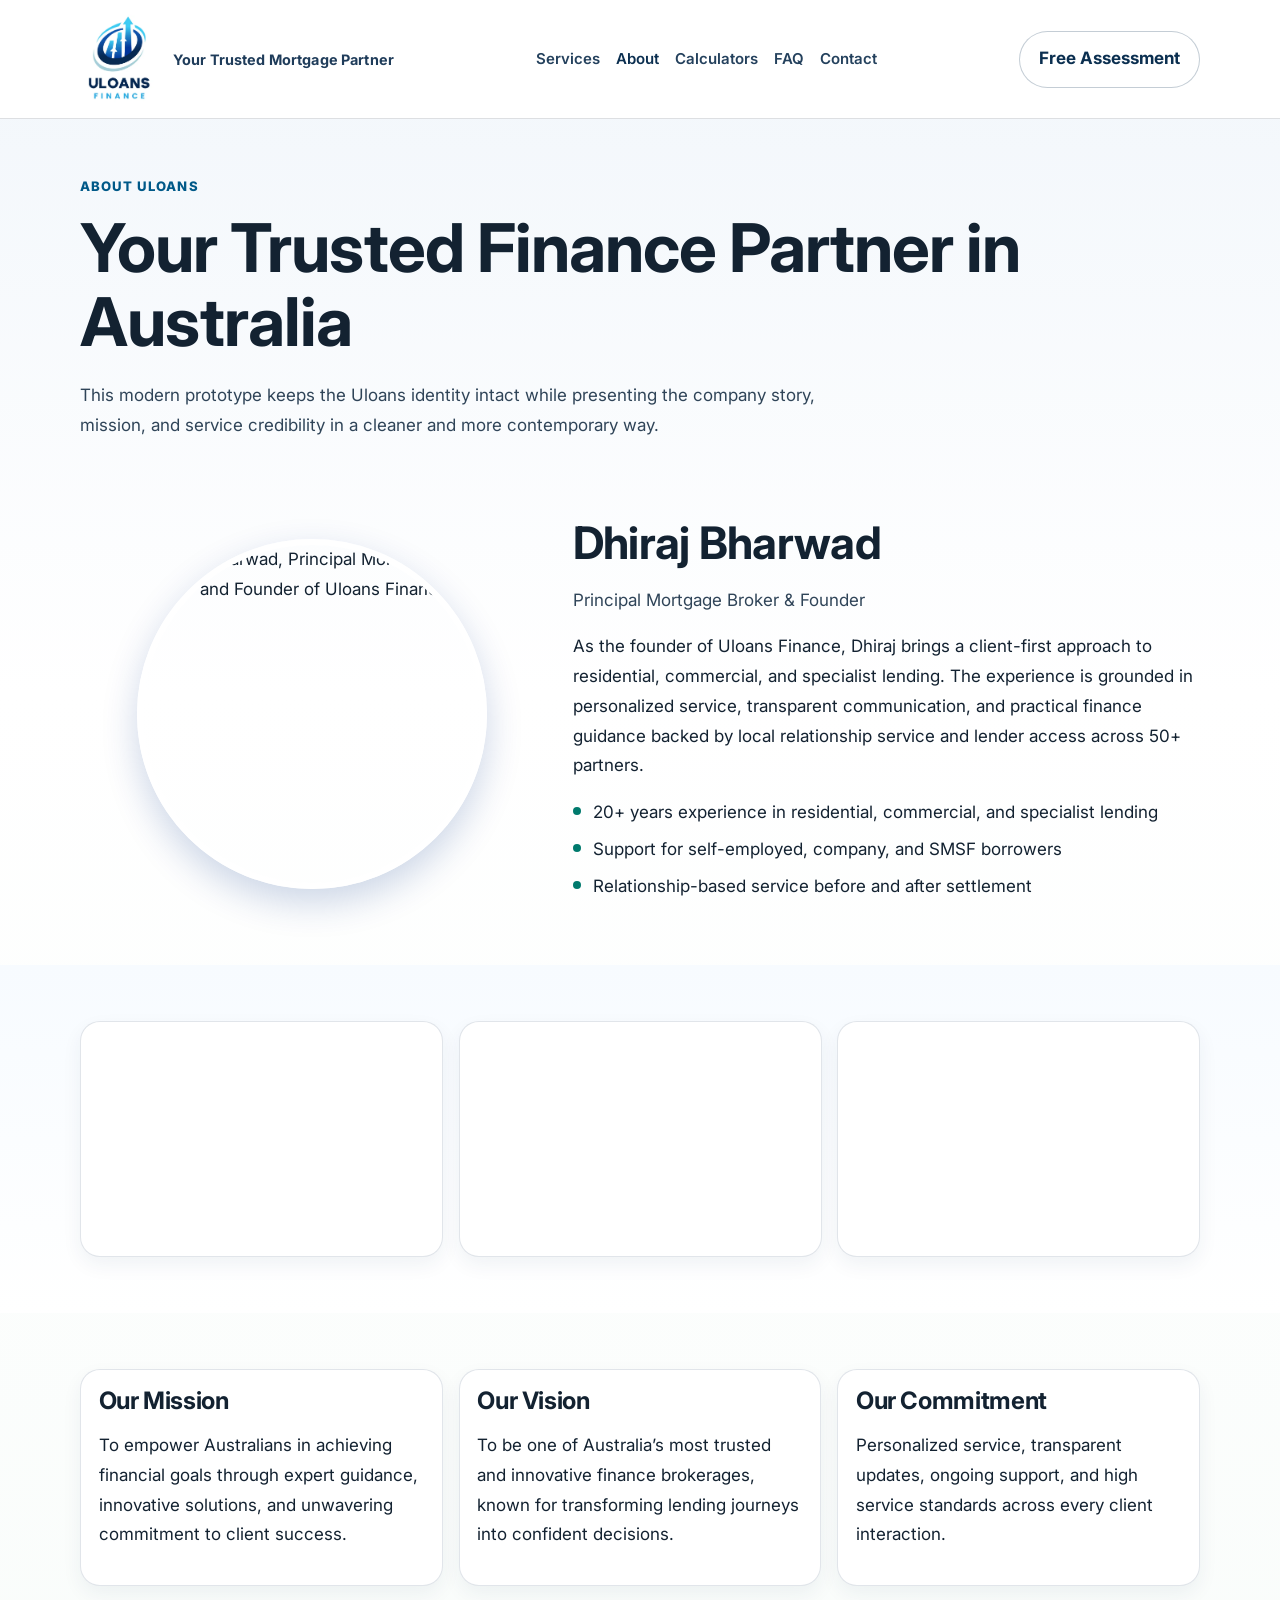
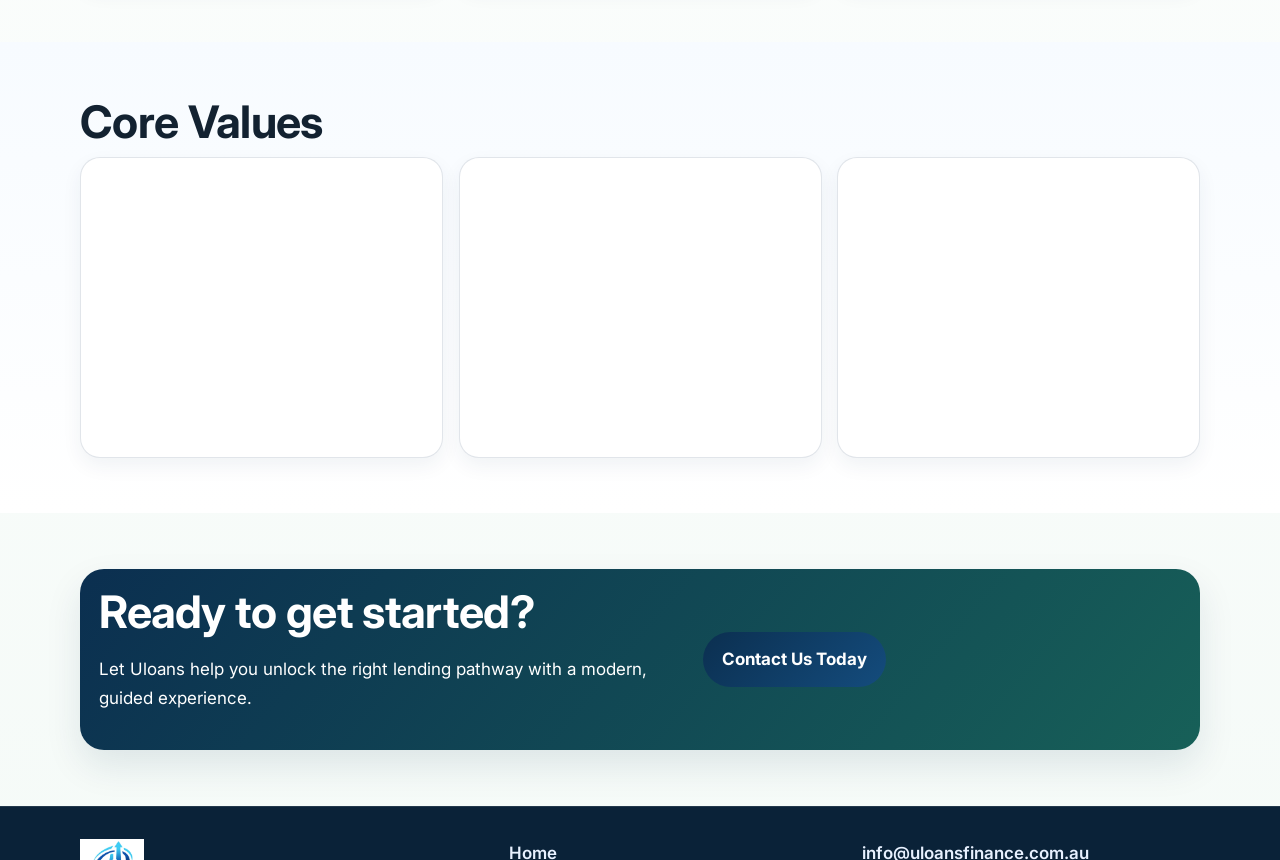
==== commit 98bab316: "Replace logo with new Uloans Finance branding" ====
--- a/prototype/about.html
+++ b/prototype/about.html
@@ -16,7 +16,7 @@
   <meta property="og:description" content="Learn about Uloans Finance, its mission, values, and commitment to helping Australians achieve smarter lending outcomes.">
   <meta property="og:url" content="about.html">
   <meta property="og:type" content="website">
-  <meta property="og:image" content="assets/logo.webp">
+  <meta property="og:image" content="assets/logo1.webp">
   <link rel="icon" href="assets/favicon.svg" type="image/svg+xml">
   <link rel="manifest" href="site.webmanifest">
   <link rel="canonical" href="https://uloansfinance.com.au/about">
@@ -62,8 +62,8 @@
     <div class="container nav-wrap">
       <a class="brand" href="index.html">
         <picture>
-          <source srcset="assets/logo.webp" type="image/webp">
-          <img class="brand-logo" src="assets/logo.png" alt="Uloans Finance logo" width="132" height="48" fetchpriority="high">
+          <source srcset="assets/logo1.webp" type="image/webp">
+          <img class="brand-logo" src="assets/logo1.png" alt="Uloans Finance logo" width="80" height="90" fetchpriority="high">
         </picture>
         <span class="brand-text">Your Trusted Mortgage Partner</span>
       </a>
@@ -160,8 +160,8 @@
     <div class="container footer-wrap">
       <div>
         <picture>
-          <source srcset="assets/logo.webp" type="image/webp">
-          <img class="brand-logo" src="assets/logo.png" alt="Uloans Finance logo" width="124" height="45" loading="lazy" decoding="async">
+          <source srcset="assets/logo1.webp" type="image/webp">
+          <img class="brand-logo" src="assets/logo1.png" alt="Uloans Finance logo" width="64" height="72" loading="lazy" decoding="async">
         </picture>
         <p>© 2026 ABN 63 686 014 175 | Credit Representative No. 568139 | Authorised under ACL No. 554010.</p>
       </div>
--- a/prototype/styles.css
+++ b/prototype/styles.css
@@ -1,5 +1,5 @@
 @import url('https://fonts.googleapis.com/css2?family=Inter:ital,wght@0,400;0,500;0,600;0,700;0,800;1,400&display=swap');
-:root{--navy:#003087;--sky:#00a3e0;--mist:#eff6ff;--ink:#132238;--slate:#31445e;--line:rgba(19, 34, 56, 0.12);--white:#ffffff;--panel:#f8fbff;--radius:20px;--radius-sm:14px;--shadow:0 20px 60px rgba(0, 48, 135, 0.12)}*{box-sizing:border-box}body,html{margin:0;padding:0}body{font-family:'Inter','Segoe UI',Arial,sans-serif;color:var(--ink);background:linear-gradient(180deg,#f4f9ff 0,#fff 32%,#f9fcff 100%);font-size:1.0625rem;line-height:1.75;text-rendering:optimizeLegibility}h1,h2,h3{margin:0 0 .6rem;line-height:1.1;letter-spacing:-0.015em;font-family:'Inter','Segoe UI',Arial,sans-serif;font-weight:700}h1{font-size:clamp(2.5rem,5.5vw,4.2rem)}h2{font-size:clamp(1.9rem,3.5vw,2.8rem)}h3{font-size:clamp(1.2rem,2vw,1.5rem)}a{color:inherit;text-decoration:none}.container{width:min(1120px,calc(100% - 2rem));margin:0 auto}img{max-width:100%;display:block}.skip-link{position:absolute;left:-9999px}.skip-link:focus{left:1rem;top:1rem;background:var(--white);border:2px solid var(--navy);padding:.5rem .75rem;z-index:1000}.site-header{position:sticky;top:0;z-index:100;backdrop-filter:blur(8px);background:rgba(255,255,255,.94);border-bottom:1px solid var(--line)}.nav-wrap,nav ul{display:flex;gap:1rem}.brand,.nav-wrap{align-items:center}.nav-wrap{justify-content:space-between;padding:.85rem 0}.brand{display:flex;gap:.8rem}.brand-logo{width:132px;height:auto}.brand-text{font-weight:700;font-size:.95rem}nav ul{padding:0;margin:0;list-style:none}nav a{font-weight:600;font-size:.9375rem;color:#244267}.brand-text,nav a[aria-current=page]{color:var(--navy)}.btn{display:inline-flex;align-items:center;justify-content:center;border:0;border-radius:999px;padding:.78rem 1.2rem;font-weight:700;background:linear-gradient(135deg,var(--navy),#005bc2);color:var(--white);cursor:pointer;transition:transform 180ms ease,box-shadow 180ms ease}.btn:focus-visible,.btn:hover{transform:translateY(-2px);box-shadow:0 10px 22px rgba(11,45,92,.24)}.btn-ghost{background:0 0;color:var(--navy);border:2px solid rgba(0,48,135,.16)}.hero{position:relative;overflow:clip;padding:4.5rem 0 3rem}.hero::before{content:"";position:absolute;inset:-20%auto auto -5%;width:420px;height:420px;border-radius:50%;background:radial-gradient(circle,rgba(0,163,224,.16)0,rgba(0,163,224,0) 70%);pointer-events:none}.hero-grid{display:grid;grid-template-columns:1.25fr .75fr;gap:2rem}.eyebrow{display:inline-block;padding:.3rem .65rem;border-radius:999px;background:rgba(0,163,224,.12);color:#004f82;font-weight:800;font-size:.85rem;margin-bottom:1rem;letter-spacing:.02em}.contact-list,.faq-copy,.hero-copy,.lead,.legal-mini,.page-intro,.post-meta,.repayment-sub,.section-copy{color:var(--slate)}.hero-copy{max-width:62ch}.hero-cta,.hero-points{display:flex;flex-wrap:wrap}.hero-cta{gap:.75rem;margin-top:1.25rem}.hero-points{list-style:none;margin:1.2rem 0 0;padding:0;gap:.8rem}.hero-points li{background:rgba(0,163,224,.08);border:1px solid rgba(0,163,224,.22);border-radius:999px;padding:.4rem .7rem;font-weight:600;font-size:.88rem}.hero-card{background:var(--white);border-radius:var(--radius);box-shadow:var(--shadow);padding:1.3rem;border:1px solid rgba(0,48,135,.08)}.page-hero .container,.stats{display:grid;gap:.8rem}.stats article{background:var(--panel);border-radius:12px;padding:.8rem}.stats strong{display:block;color:var(--navy);font-size:1.6rem}.hero-lead-panel,.hero-media{margin-top:1rem;border-radius:var(--radius);border:1px solid rgba(0,48,135,.08)}.hero-media{overflow:hidden;box-shadow:var(--shadow)}.hero-lead-panel{display:grid;gap:.9rem;padding:1rem 1.1rem;background:linear-gradient(135deg,rgba(0,48,135,.05),rgba(0,163,224,.1))}.hero-lead-panel strong{display:block;margin-bottom:.2rem;color:var(--navy)}.hero-lead-panel a,.hero-lead-panel span{color:var(--ink)}.hero-media img{width:100%;height:100%;object-fit:cover}.section{padding:3.5rem 0}.alt{background:linear-gradient(180deg,#f7fbff 0,#fff 100%)}.section-copy{margin:0 0 1.25rem}.contact-cards,.feature-grid,.metric-grid,.post-grid,.service-grid,.steps,.testimonial-grid{display:grid;gap:1rem;grid-template-columns:repeat(3,minmax(0,1fr))}.card,.feature-grid article,.post-card,.steps article{padding:1.1rem}.card,.contact-cards article,.feature-grid article,.post-card,.steps article{background:var(--white);border-radius:var(--radius);border:1px solid var(--line)}.info-card,.metric-grid article,.testimonial-grid article{padding:1.1rem}.faq-categories a,.info-card,.metric-grid article,.testimonial-grid article{background:var(--white);border-radius:var(--radius);border:1px solid var(--line)}.split,.split-tight{display:grid;grid-template-columns:1fr 1fr;gap:1.5rem;align-items:start}.split-tight{grid-template-columns:.85fr 1.15fr}.calc,.lead-form,.snapshot-form{background:var(--white);border-radius:var(--radius);padding:1.2rem;box-shadow:var(--shadow);display:grid;gap:.65rem}.calc,.card,.contact-cards article,.faq-list details,.hero-card,.lead-form,.metric-grid article,.post-card,.snapshot-form,.testimonial-grid article{content-visibility:auto;contain-intrinsic-size:1px 400px}label{font-weight:700;font-size:.94rem}input,select,textarea{width:100%;border-radius:12px;border:1px solid rgba(19,34,56,.18);padding:.68rem .72rem;font:inherit}textarea{min-height:140px;resize:vertical}a:focus,button:focus,input:focus,select:focus,textarea:focus{outline:3px solid rgba(0,163,224,.24);outline-offset:2px}.repayment,.result{margin:.5rem 0 0;font-weight:700;color:var(--navy)}.calc-results{padding:.85rem .95rem;border-radius:var(--radius-sm);background:var(--mist)}.repayment-sub{margin:.3rem 0 0;font-size:.95rem}.checklist{list-style:none;padding:0;margin:1rem 0 0}.checklist li{position:relative;padding-left:1.25rem;margin-bottom:.45rem}.checklist li::before{content:"";position:absolute;left:0;top:.54rem;width:8px;height:8px;border-radius:50%;background:var(--sky)}.steps span{display:inline-grid;place-items:center;width:34px;height:34px;border-radius:50%;background:#dff4ff;color:#006d9a;font-weight:800;margin-bottom:.55rem}.page-hero{padding:3.5rem 0 1.4rem}.page-kicker{color:#005988;font-size:.82rem;font-weight:800;letter-spacing:.08em;text-transform:uppercase}.page-intro{max-width:68ch;margin:0}.band{background:linear-gradient(135deg,rgba(0,48,135,.96),rgba(0,163,224,.9));color:var(--white);border-radius:calc(var(--radius) + 4px);padding:1.2rem;box-shadow:var(--shadow)}.band h2,.band h3,.band p{color:inherit}.metric-grid article strong{display:block;font-size:1.8rem;color:var(--navy)}.about-highlight-card{min-height:100%}.faq-list{display:grid;gap:.9rem}.faq-list details{background:var(--white);border:1px solid var(--line);border-radius:var(--radius-sm);padding:1rem 1.05rem}.faq-list summary{cursor:pointer;font-weight:700;color:var(--navy)}.faq-copy{margin:.75rem 0 0}.faq-categories{display:flex;flex-wrap:wrap;gap:.7rem}.faq-categories a{padding:.7rem .95rem;font-weight:700}.post-card{display:grid;gap:.6rem}.post-meta{font-size:.85rem;font-weight:700}.contact-grid,.cta-panel{display:grid;grid-template-columns:1.1fr .9fr;gap:1.2rem}.contact-cards article{padding:1rem}.testimonial-grid blockquote{margin:0;font-size:1rem}.testimonial-grid footer{margin-top:.8rem;color:var(--slate);font-size:.92rem}.cta-panel{align-items:center}.site-footer{padding:2rem 0 5rem;background:#061a44;color:#d5e3fb;border-top:1px solid rgba(255,255,255,.08)}.footer-wrap{display:grid;grid-template-columns:1.1fr .9fr .9fr;gap:1rem;align-items:start}.site-footer .brand-logo{width:124px;margin-bottom:.85rem}.footer-wrap>div:first-child{max-width:34rem}.footer-contact,.footer-links{display:grid;gap:.4rem;align-content:start}.footer-contact a,.footer-links a{color:#e8f1ff;font-weight:600;transition:color 180ms ease,opacity 180ms ease}.footer-contact a:focus-visible,.footer-contact a:hover,.footer-links a:focus-visible,.footer-links a:hover{color:#7fd8ff}.footer-contact span{color:#c1d4f1}.footer-wrap p{margin:.42rem 0;font-size:.9rem;color:#c1d4f1}.mobile-cta{position:fixed;bottom:0;left:0;right:0;display:none;grid-template-columns:1fr 1fr;z-index:90}.mobile-cta a{text-align:center;padding:.85rem .5rem;font-weight:800;color:#fff}.mobile-cta a:first-child{background:var(--navy)}.mobile-cta a:last-child{background:#006d9a}.contact-list p{margin:.35rem 0}.reveal{opacity:0;transform:translateY(10px);transition:opacity 480ms ease,transform 480ms ease}.reveal.is-visible{opacity:1;transform:translateY(0)}@media (max-width:980px){nav{display:none}.contact-cards,.contact-grid,.cta-panel,.feature-grid,.footer-wrap,.hero-grid,.metric-grid,.post-grid,.service-grid,.split,.split-tight,.steps,.testimonial-grid{grid-template-columns:1fr}.brand-logo{width:128px}.mobile-cta{display:grid}}@media (max-width:640px){.hero{padding-top:3.2rem}.btn,.btn-ghost{width:100%}.hero-cta{flex-direction:column}}
+:root{--navy:#003087;--sky:#00a3e0;--mist:#eff6ff;--ink:#132238;--slate:#31445e;--line:rgba(19, 34, 56, 0.12);--white:#ffffff;--panel:#f8fbff;--radius:20px;--radius-sm:14px;--shadow:0 20px 60px rgba(0, 48, 135, 0.12)}*{box-sizing:border-box}body,html{margin:0;padding:0}body{font-family:'Inter','Segoe UI',Arial,sans-serif;color:var(--ink);background:linear-gradient(180deg,#f4f9ff 0,#fff 32%,#f9fcff 100%);font-size:1.0625rem;line-height:1.75;text-rendering:optimizeLegibility}h1,h2,h3{margin:0 0 .6rem;line-height:1.1;letter-spacing:-0.015em;font-family:'Inter','Segoe UI',Arial,sans-serif;font-weight:700}h1{font-size:clamp(2.5rem,5.5vw,4.2rem)}h2{font-size:clamp(1.9rem,3.5vw,2.8rem)}h3{font-size:clamp(1.2rem,2vw,1.5rem)}a{color:inherit;text-decoration:none}.container{width:min(1120px,calc(100% - 2rem));margin:0 auto}img{max-width:100%;display:block}.skip-link{position:absolute;left:-9999px}.skip-link:focus{left:1rem;top:1rem;background:var(--white);border:2px solid var(--navy);padding:.5rem .75rem;z-index:1000}.site-header{position:sticky;top:0;z-index:100;backdrop-filter:blur(8px);background:rgba(255,255,255,.94);border-bottom:1px solid var(--line)}.nav-wrap,nav ul{display:flex;gap:1rem}.brand,.nav-wrap{align-items:center}.nav-wrap{justify-content:space-between;padding:.85rem 0}.brand{display:flex;gap:.8rem}.brand-logo{width:80px;height:auto}.brand-text{font-weight:700;font-size:.95rem}nav ul{padding:0;margin:0;list-style:none}nav a{font-weight:600;font-size:.9375rem;color:#244267}.brand-text,nav a[aria-current=page]{color:var(--navy)}.btn{display:inline-flex;align-items:center;justify-content:center;border:0;border-radius:999px;padding:.78rem 1.2rem;font-weight:700;background:linear-gradient(135deg,var(--navy),#005bc2);color:var(--white);cursor:pointer;transition:transform 180ms ease,box-shadow 180ms ease}.btn:focus-visible,.btn:hover{transform:translateY(-2px);box-shadow:0 10px 22px rgba(11,45,92,.24)}.btn-ghost{background:0 0;color:var(--navy);border:2px solid rgba(0,48,135,.16)}.hero{position:relative;overflow:clip;padding:4.5rem 0 3rem}.hero::before{content:"";position:absolute;inset:-20%auto auto -5%;width:420px;height:420px;border-radius:50%;background:radial-gradient(circle,rgba(0,163,224,.16)0,rgba(0,163,224,0) 70%);pointer-events:none}.hero-grid{display:grid;grid-template-columns:1.25fr .75fr;gap:2rem}.eyebrow{display:inline-block;padding:.3rem .65rem;border-radius:999px;background:rgba(0,163,224,.12);color:#004f82;font-weight:800;font-size:.85rem;margin-bottom:1rem;letter-spacing:.02em}.contact-list,.faq-copy,.hero-copy,.lead,.legal-mini,.page-intro,.post-meta,.repayment-sub,.section-copy{color:var(--slate)}.hero-copy{max-width:62ch}.hero-cta,.hero-points{display:flex;flex-wrap:wrap}.hero-cta{gap:.75rem;margin-top:1.25rem}.hero-points{list-style:none;margin:1.2rem 0 0;padding:0;gap:.8rem}.hero-points li{background:rgba(0,163,224,.08);border:1px solid rgba(0,163,224,.22);border-radius:999px;padding:.4rem .7rem;font-weight:600;font-size:.88rem}.hero-card{background:var(--white);border-radius:var(--radius);box-shadow:var(--shadow);padding:1.3rem;border:1px solid rgba(0,48,135,.08)}.page-hero .container,.stats{display:grid;gap:.8rem}.stats article{background:var(--panel);border-radius:12px;padding:.8rem}.stats strong{display:block;color:var(--navy);font-size:1.6rem}.hero-lead-panel,.hero-media{margin-top:1rem;border-radius:var(--radius);border:1px solid rgba(0,48,135,.08)}.hero-media{overflow:hidden;box-shadow:var(--shadow)}.hero-lead-panel{display:grid;gap:.9rem;padding:1rem 1.1rem;background:linear-gradient(135deg,rgba(0,48,135,.05),rgba(0,163,224,.1))}.hero-lead-panel strong{display:block;margin-bottom:.2rem;color:var(--navy)}.hero-lead-panel a,.hero-lead-panel span{color:var(--ink)}.hero-media img{width:100%;height:100%;object-fit:cover}.section{padding:3.5rem 0}.alt{background:linear-gradient(180deg,#f7fbff 0,#fff 100%)}.section-copy{margin:0 0 1.25rem}.contact-cards,.feature-grid,.metric-grid,.post-grid,.service-grid,.steps,.testimonial-grid{display:grid;gap:1rem;grid-template-columns:repeat(3,minmax(0,1fr))}.card,.feature-grid article,.post-card,.steps article{padding:1.1rem}.card,.contact-cards article,.feature-grid article,.post-card,.steps article{background:var(--white);border-radius:var(--radius);border:1px solid var(--line)}.info-card,.metric-grid article,.testimonial-grid article{padding:1.1rem}.faq-categories a,.info-card,.metric-grid article,.testimonial-grid article{background:var(--white);border-radius:var(--radius);border:1px solid var(--line)}.split,.split-tight{display:grid;grid-template-columns:1fr 1fr;gap:1.5rem;align-items:start}.split-tight{grid-template-columns:.85fr 1.15fr}.calc,.lead-form,.snapshot-form{background:var(--white);border-radius:var(--radius);padding:1.2rem;box-shadow:var(--shadow);display:grid;gap:.65rem}.calc,.card,.contact-cards article,.faq-list details,.hero-card,.lead-form,.metric-grid article,.post-card,.snapshot-form,.testimonial-grid article{content-visibility:auto;contain-intrinsic-size:1px 400px}label{font-weight:700;font-size:.94rem}input,select,textarea{width:100%;border-radius:12px;border:1px solid rgba(19,34,56,.18);padding:.68rem .72rem;font:inherit}textarea{min-height:140px;resize:vertical}a:focus,button:focus,input:focus,select:focus,textarea:focus{outline:3px solid rgba(0,163,224,.24);outline-offset:2px}.repayment,.result{margin:.5rem 0 0;font-weight:700;color:var(--navy)}.calc-results{padding:.85rem .95rem;border-radius:var(--radius-sm);background:var(--mist)}.repayment-sub{margin:.3rem 0 0;font-size:.95rem}.checklist{list-style:none;padding:0;margin:1rem 0 0}.checklist li{position:relative;padding-left:1.25rem;margin-bottom:.45rem}.checklist li::before{content:"";position:absolute;left:0;top:.54rem;width:8px;height:8px;border-radius:50%;background:var(--sky)}.steps span{display:inline-grid;place-items:center;width:34px;height:34px;border-radius:50%;background:#dff4ff;color:#006d9a;font-weight:800;margin-bottom:.55rem}.page-hero{padding:3.5rem 0 1.4rem}.page-kicker{color:#005988;font-size:.82rem;font-weight:800;letter-spacing:.08em;text-transform:uppercase}.page-intro{max-width:68ch;margin:0}.band{background:linear-gradient(135deg,rgba(0,48,135,.96),rgba(0,163,224,.9));color:var(--white);border-radius:calc(var(--radius) + 4px);padding:1.2rem;box-shadow:var(--shadow)}.band h2,.band h3,.band p{color:inherit}.metric-grid article strong{display:block;font-size:1.8rem;color:var(--navy)}.about-highlight-card{min-height:100%}.faq-list{display:grid;gap:.9rem}.faq-list details{background:var(--white);border:1px solid var(--line);border-radius:var(--radius-sm);padding:1rem 1.05rem}.faq-list summary{cursor:pointer;font-weight:700;color:var(--navy)}.faq-copy{margin:.75rem 0 0}.faq-categories{display:flex;flex-wrap:wrap;gap:.7rem}.faq-categories a{padding:.7rem .95rem;font-weight:700}.post-card{display:grid;gap:.6rem}.post-meta{font-size:.85rem;font-weight:700}.contact-grid,.cta-panel{display:grid;grid-template-columns:1.1fr .9fr;gap:1.2rem}.contact-cards article{padding:1rem}.testimonial-grid blockquote{margin:0;font-size:1rem}.testimonial-grid footer{margin-top:.8rem;color:var(--slate);font-size:.92rem}.cta-panel{align-items:center}.site-footer{padding:2rem 0 5rem;background:#061a44;color:#d5e3fb;border-top:1px solid rgba(255,255,255,.08)}.footer-wrap{display:grid;grid-template-columns:1.1fr .9fr .9fr;gap:1rem;align-items:start}.site-footer .brand-logo{width:64px;margin-bottom:.85rem}.footer-wrap>div:first-child{max-width:34rem}.footer-contact,.footer-links{display:grid;gap:.4rem;align-content:start}.footer-contact a,.footer-links a{color:#e8f1ff;font-weight:600;transition:color 180ms ease,opacity 180ms ease}.footer-contact a:focus-visible,.footer-contact a:hover,.footer-links a:focus-visible,.footer-links a:hover{color:#7fd8ff}.footer-contact span{color:#c1d4f1}.footer-wrap p{margin:.42rem 0;font-size:.9rem;color:#c1d4f1}.mobile-cta{position:fixed;bottom:0;left:0;right:0;display:none;grid-template-columns:1fr 1fr;z-index:90}.mobile-cta a{text-align:center;padding:.85rem .5rem;font-weight:800;color:#fff}.mobile-cta a:first-child{background:var(--navy)}.mobile-cta a:last-child{background:#006d9a}.contact-list p{margin:.35rem 0}.reveal{opacity:0;transform:translateY(10px);transition:opacity 480ms ease,transform 480ms ease}.reveal.is-visible{opacity:1;transform:translateY(0)}@media (max-width:980px){nav{display:none}.contact-cards,.contact-grid,.cta-panel,.feature-grid,.footer-wrap,.hero-grid,.metric-grid,.post-grid,.service-grid,.split,.split-tight,.steps,.testimonial-grid{grid-template-columns:1fr}.brand-logo{width:128px}.mobile-cta{display:grid}}@media (max-width:640px){.hero{padding-top:3.2rem}.btn,.btn-ghost{width:100%}.hero-cta{flex-direction:column}}
 .campaign-modal{position:fixed;inset:0;display:none;align-items:center;justify-content:center;background:rgba(6,26,68,.62);z-index:120;padding:1rem}
 .campaign-modal.is-open{display:flex}
 .campaign-modal__dialog{width:min(620px,100%);background:var(--white);border:1px solid var(--line);border-radius:var(--radius);box-shadow:var(--shadow);padding:1.35rem}
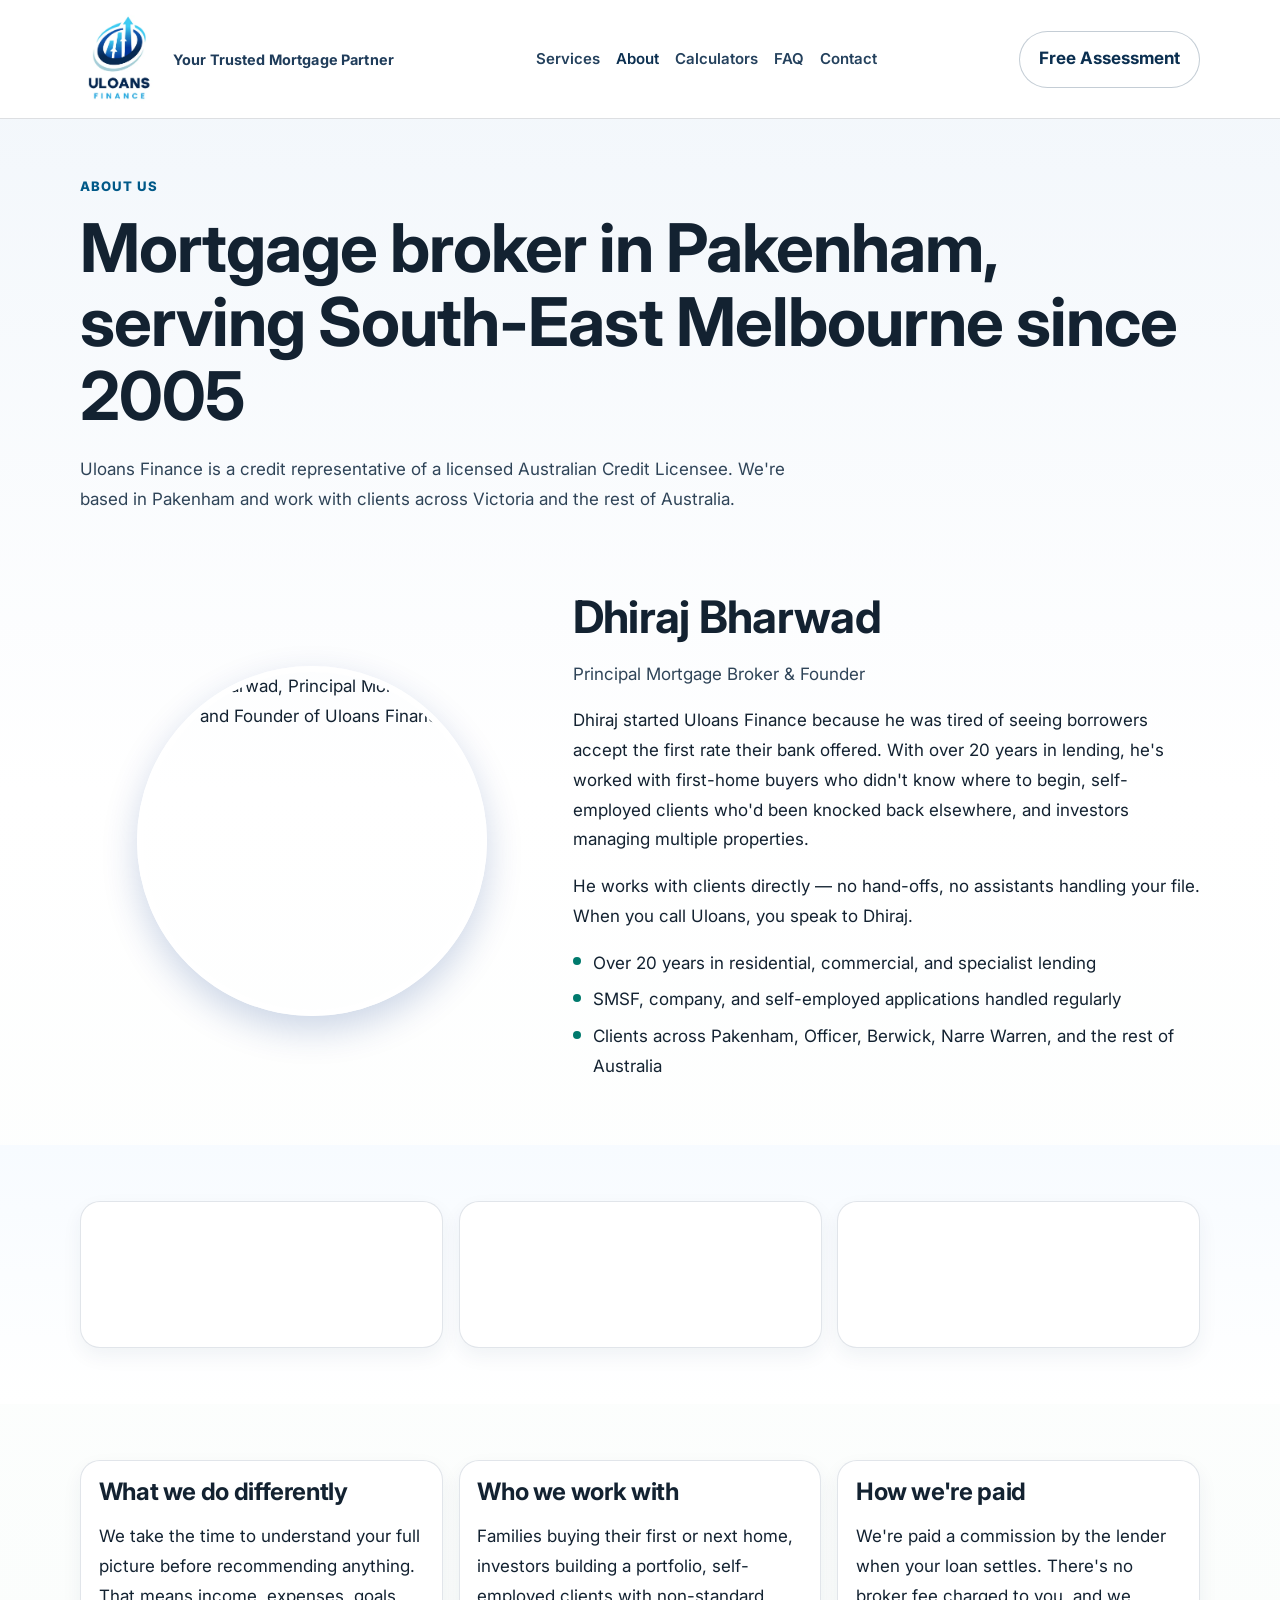
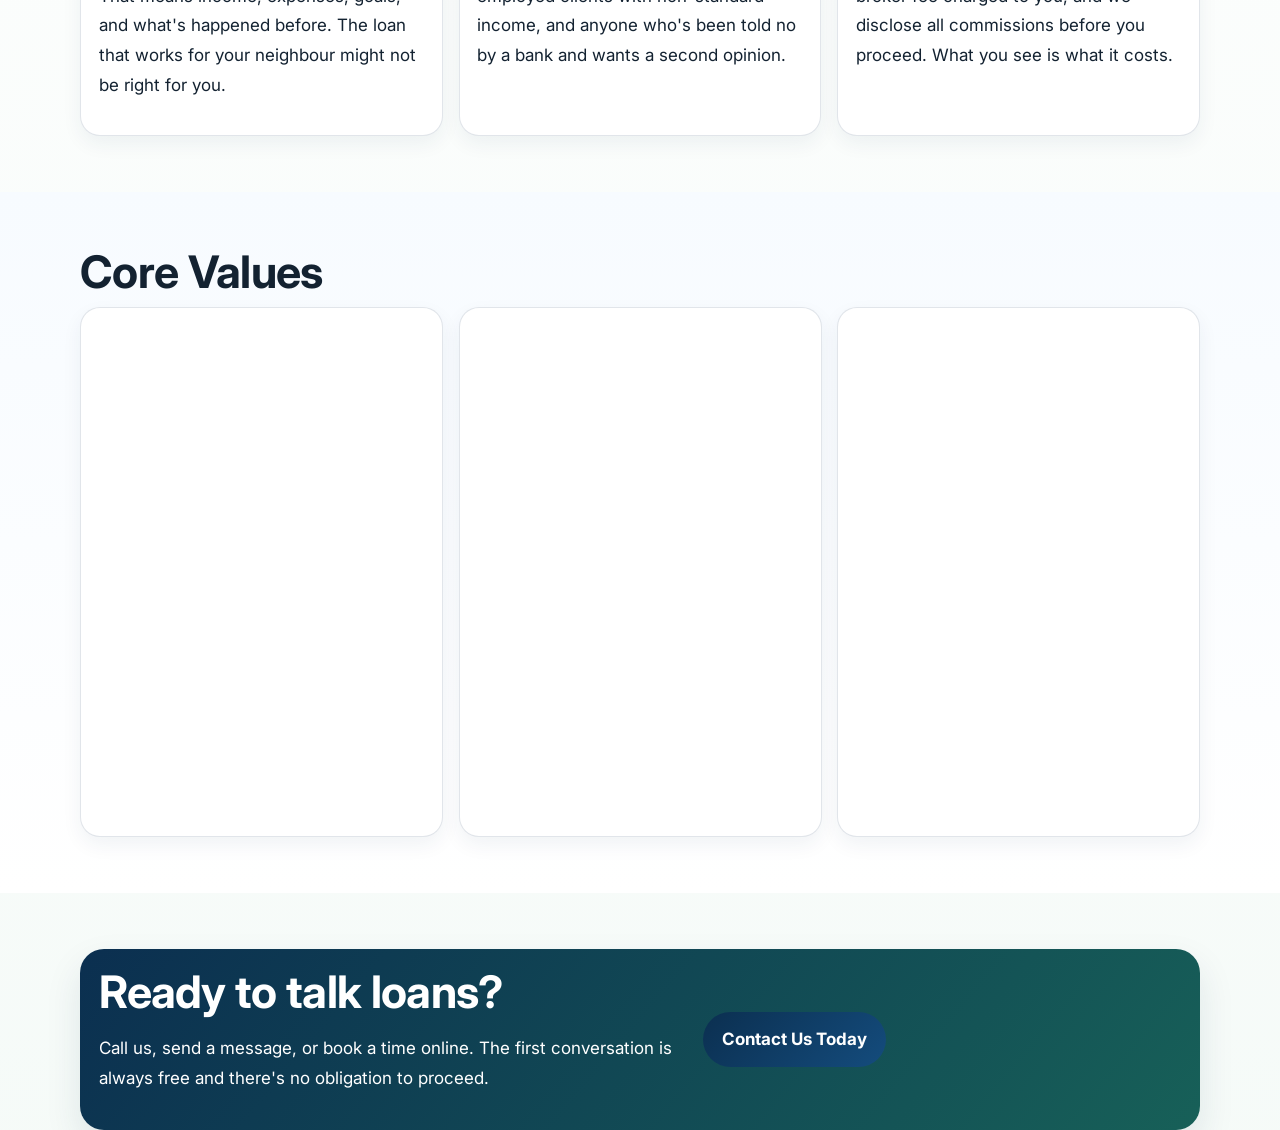
==== commit 9e3df26c: "Rewrite site content: remove AI tone, prototype notes, and marketing buzzwords" ====
--- a/prototype/about.html
+++ b/prototype/about.html
@@ -4,8 +4,8 @@
   <meta charset="UTF-8">
   <meta name="viewport" content="width=device-width, initial-scale=1.0">
   <meta name="format-detection" content="telephone=yes">
-  <title>About Uloans Finance | Trusted Mortgage Partner</title>
-  <meta name="description" content="Learn about Uloans Finance, its mission, values, and commitment to helping Australians achieve smarter lending outcomes.">
+  <title>About Dhiraj Bharwad | Uloans Finance Mortgage Broker Pakenham</title>
+  <meta name="description" content="Dhiraj Bharwad is a Pakenham-based mortgage broker with over 20 years of experience in home loans, refinancing, and specialist lending for self-employed and SMSF clients.">
   <meta name="keywords" content="about Uloans, mortgage broker, financial services, lending Australia">
   <meta name="robots" content="index, follow">
   <meta name="language" content="English">
@@ -83,9 +83,9 @@
   <main id="main-content">
     <section class="page-hero">
       <div class="container">
-        <span class="page-kicker">About Uloans</span>
-        <h1>Your Trusted Finance Partner in Australia</h1>
-        <p class="page-intro">This modern prototype keeps the Uloans identity intact while presenting the company story, mission, and service credibility in a cleaner and more contemporary way.</p>
+        <span class="page-kicker">About Us</span>
+        <h1>Mortgage broker in Pakenham, serving South-East Melbourne since 2005</h1>
+        <p class="page-intro">Uloans Finance is a credit representative of a licensed Australian Credit Licensee. We're based in Pakenham and work with clients across Victoria and the rest of Australia.</p>
       </div>
     </section>
 
@@ -97,11 +97,12 @@
         <div class="founder-copy">
           <h2>Dhiraj Bharwad</h2>
           <p class="lead">Principal Mortgage Broker & Founder</p>
-          <p>As the founder of Uloans Finance, Dhiraj brings a client-first approach to residential, commercial, and specialist lending. The experience is grounded in personalized service, transparent communication, and practical finance guidance backed by local relationship service and lender access across 50+ partners.</p>
+          <p>Dhiraj started Uloans Finance because he was tired of seeing borrowers accept the first rate their bank offered. With over 20 years in lending, he's worked with first-home buyers who didn't know where to begin, self-employed clients who'd been knocked back elsewhere, and investors managing multiple properties.</p>
+          <p>He works with clients directly — no hand-offs, no assistants handling your file. When you call Uloans, you speak to Dhiraj.</p>
           <ul class="checklist">
-            <li>20+ years experience in residential, commercial, and specialist lending</li>
-            <li>Support for self-employed, company, and SMSF borrowers</li>
-            <li>Relationship-based service before and after settlement</li>
+            <li>Over 20 years in residential, commercial, and specialist lending</li>
+            <li>SMSF, company, and self-employed applications handled regularly</li>
+            <li>Clients across Pakenham, Officer, Berwick, Narre Warren, and the rest of Australia</li>
           </ul>
         </div>
       </div>
@@ -109,25 +110,25 @@
 
     <section class="section alt">
       <div class="container metric-grid">
-        <article><strong>50+</strong><span>Trusted lender partners</span></article>
-        <article><strong>24/7</strong><span>Strong support ethos across the process</span></article>
-        <article><strong>100%</strong><span>Focus on personalized client service</span></article>
+        <article><strong>50+</strong><span>Lenders on our panel</span></article>
+        <article><strong>500+</strong><span>Clients helped</span></article>
+        <article><strong>4.9 ⭐</strong><span>Client satisfaction</span></article>
       </div>
     </section>
 
     <section class="section">
       <div class="container feature-grid">
         <article>
-          <h3>Our Mission</h3>
-          <p>To empower Australians in achieving financial goals through expert guidance, innovative solutions, and unwavering commitment to client success.</p>
+          <h3>What we do differently</h3>
+          <p>We take the time to understand your full picture before recommending anything. That means income, expenses, goals, and what's happened before. The loan that works for your neighbour might not be right for you.</p>
         </article>
         <article>
-          <h3>Our Vision</h3>
-          <p>To be one of Australia’s most trusted and innovative finance brokerages, known for transforming lending journeys into confident decisions.</p>
+          <h3>Who we work with</h3>
+          <p>Families buying their first or next home, investors building a portfolio, self-employed clients with non-standard income, and anyone who's been told no by a bank and wants a second opinion.</p>
         </article>
         <article>
-          <h3>Our Commitment</h3>
-          <p>Personalized service, transparent updates, ongoing support, and high service standards across every client interaction.</p>
+          <h3>How we're paid</h3>
+          <p>We're paid a commission by the lender when your loan settles. There's no broker fee charged to you, and we disclose all commissions before you proceed. What you see is what it costs.</p>
         </article>
       </div>
     </section>
@@ -136,9 +137,9 @@
       <div class="container">
         <h2>Core Values</h2>
         <div class="service-grid">
-          <article class="card"><h3>Trust & Integrity</h3><p>Building long-term relationships through ethical, transparent advice.</p></article>
-          <article class="card"><h3>Client Focus</h3><p>Tailoring solutions around personal goals, borrowing needs, and lifestyle fit.</p></article>
-          <article class="card"><h3>Excellence</h3><p>Delivering strong lending outcomes through preparation, clarity, and responsiveness.</p></article>
+          <article class="card"><h3>We tell you the truth</h3><p>If we think a loan isn't right for you, we'll say so. You're better off with honest advice up front than a loan that doesn't fit six months in.</p></article>
+          <article class="card"><h3>We know the lenders</h3><p>After 20 years, we know which lenders are quick, which ones are awkward, and which ones suit which types of applications. That experience saves time.</p></article>
+          <article class="card"><h3>We stay in touch</h3><p>We don't disappear after settlement. If your rate looks uncompetitive in 18 months, we'll let you know before you even think to ask.</p></article>
         </div>
       </div>
     </section>
@@ -146,8 +147,8 @@
     <section class="section">
       <div class="container band cta-panel">
         <div>
-          <h2>Ready to get started?</h2>
-          <p>Let Uloans help you unlock the right lending pathway with a modern, guided experience.</p>
+          <h2>Ready to talk loans?</h2>
+          <p>Call us, send a message, or book a time online. The first conversation is always free and there's no obligation to proceed.</p>
         </div>
         <div>
           <a class="btn" href="contact.html">Contact Us Today</a>
